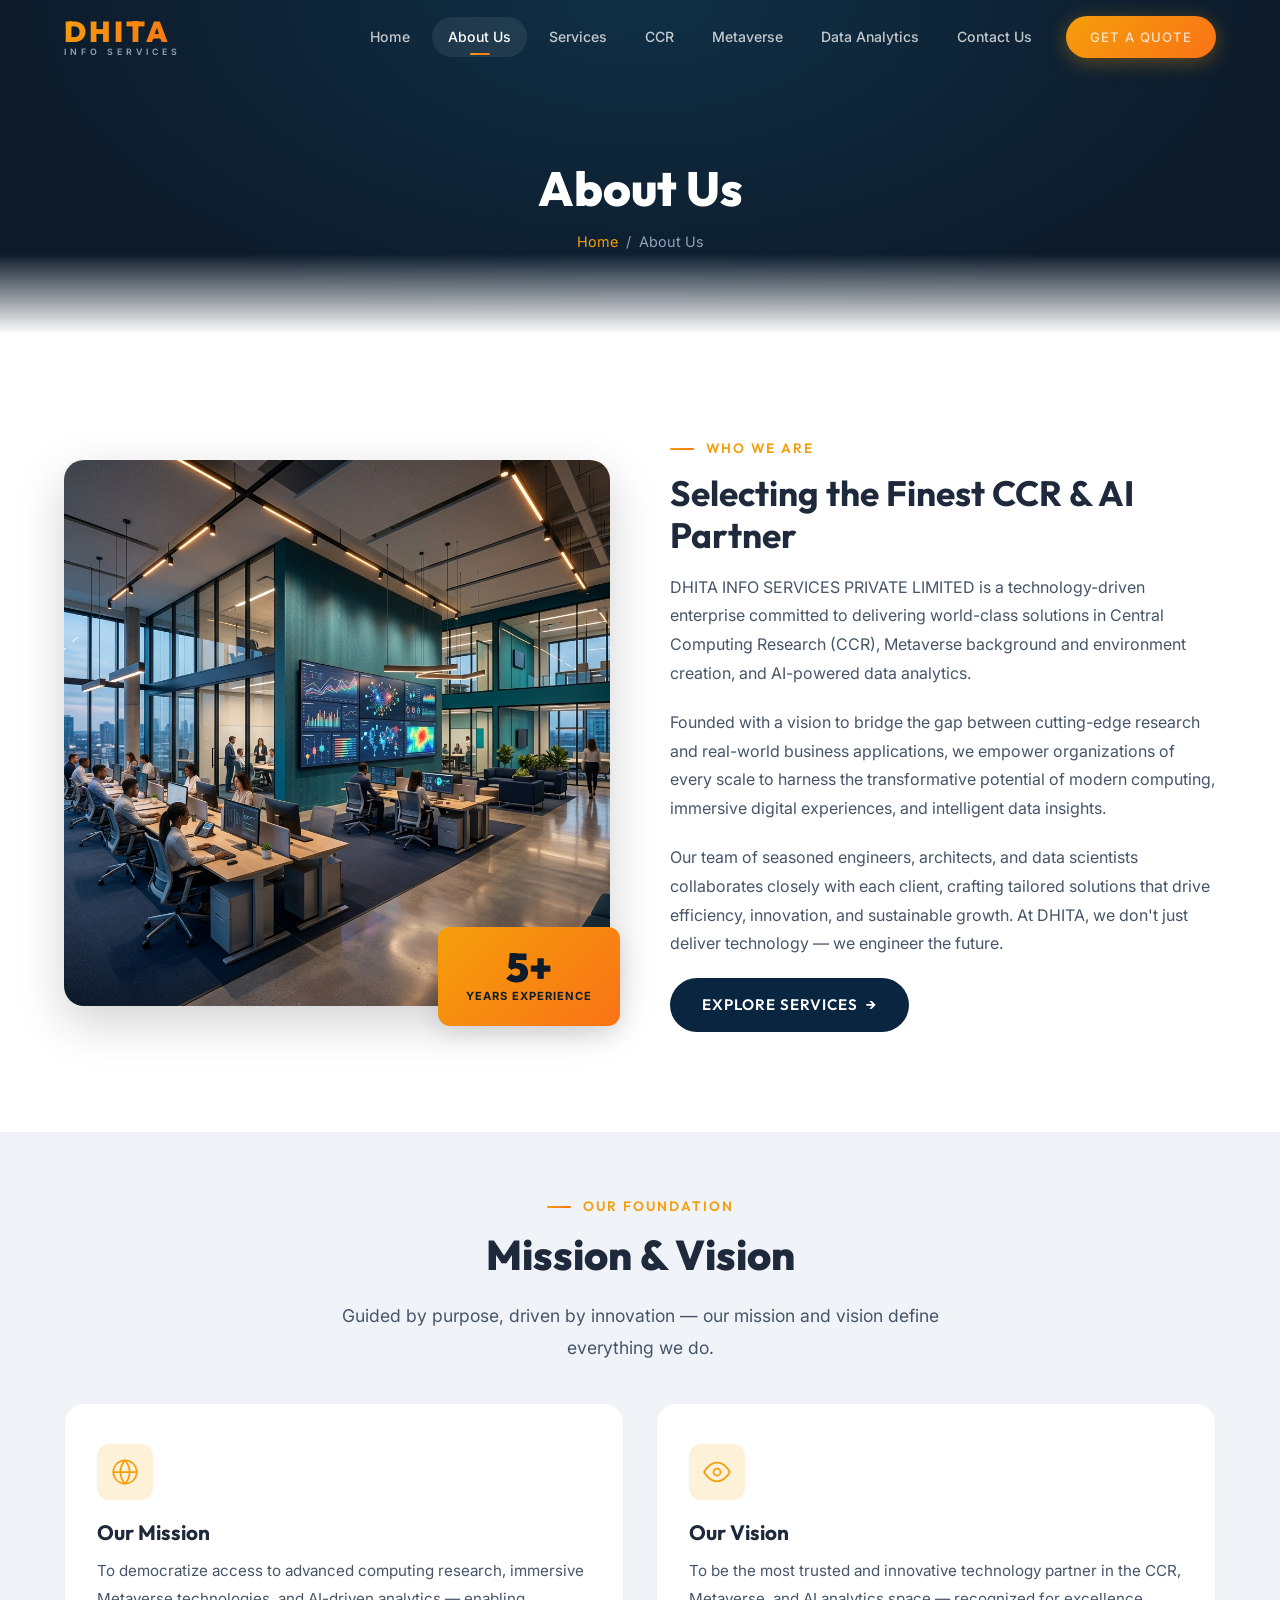
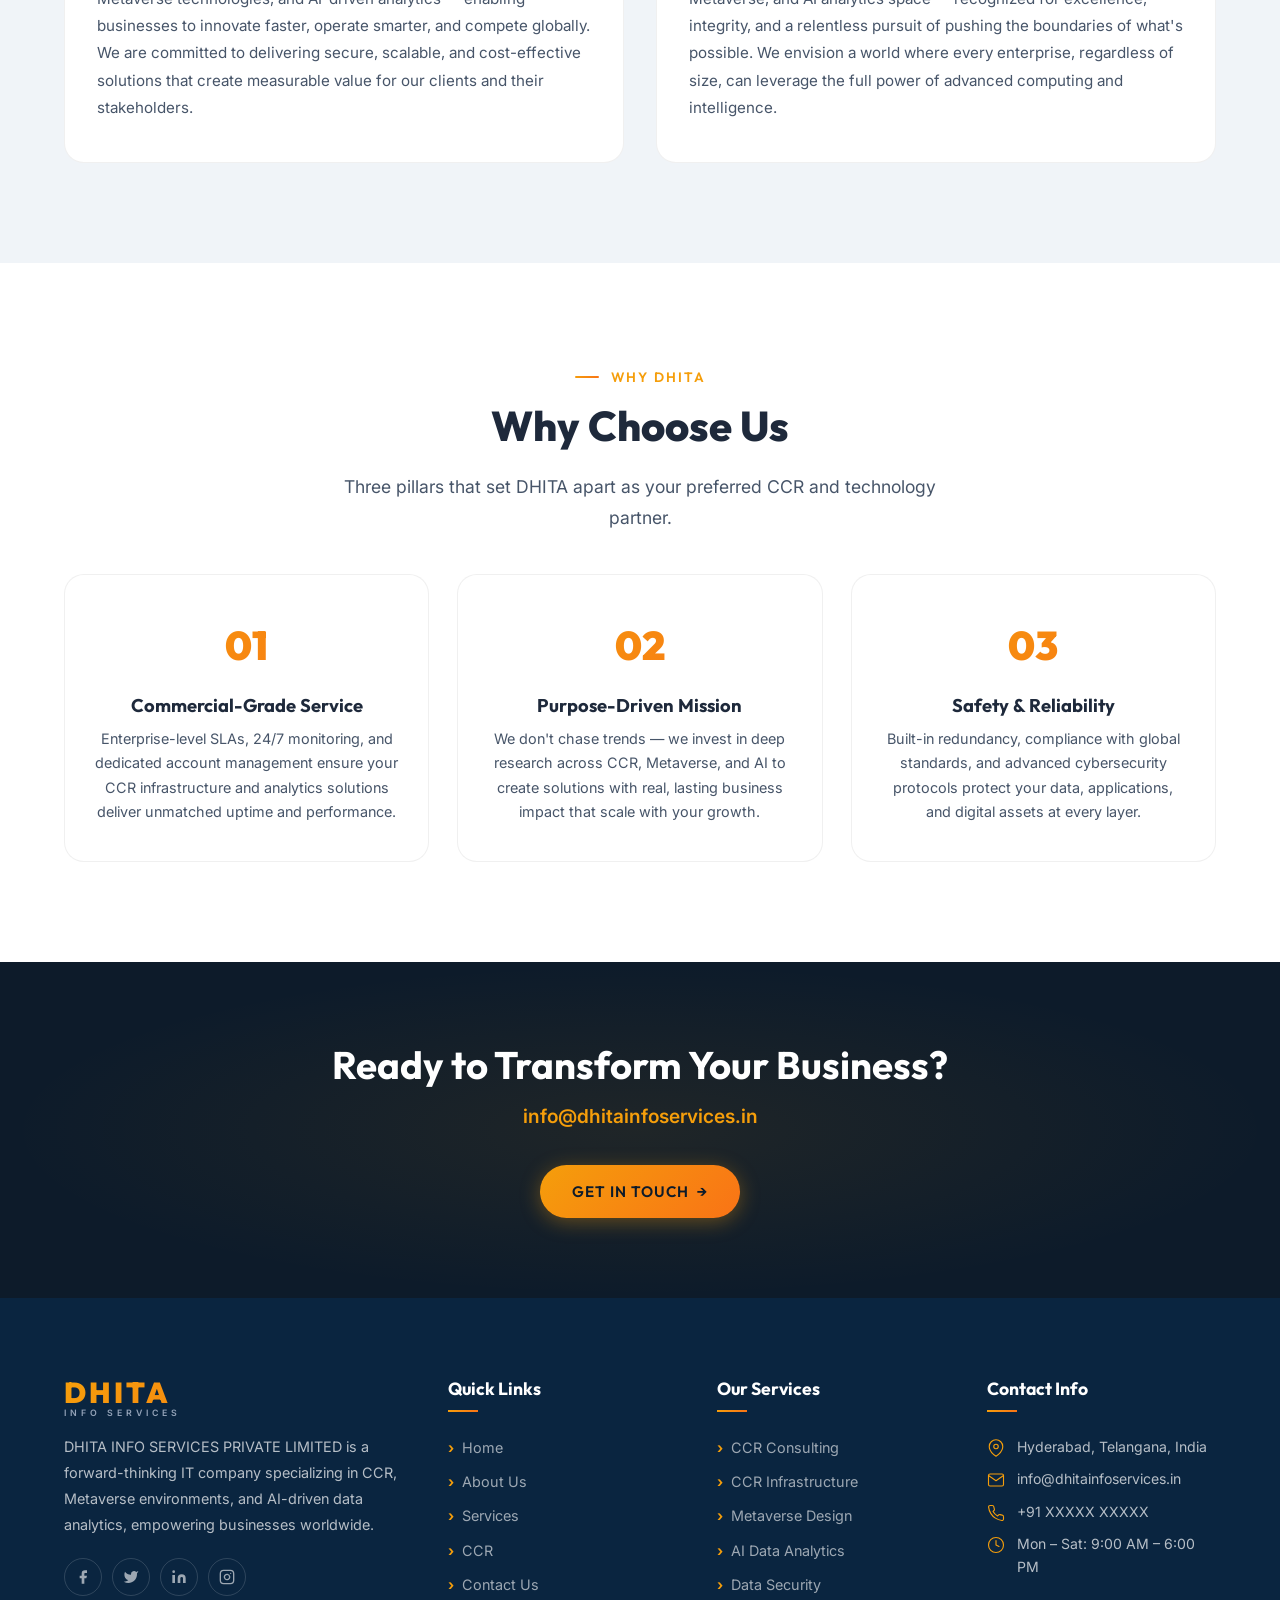
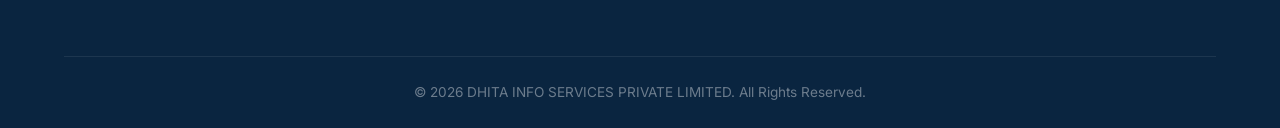
==== about.html @ 8d4300af "first commit" ====
<!DOCTYPE html>
<html lang="en">
<head>
  <meta charset="UTF-8">
  <meta name="viewport" content="width=device-width, initial-scale=1.0">
  <title>About Us — DHITA INFO SERVICES</title>
  <meta name="description" content="Learn about DHITA INFO SERVICES PRIVATE LIMITED — our mission, vision, and expertise in CCR, Metaverse, and AI-powered data analytics.">
  <link rel="stylesheet" href="css/style.css">
</head>
<body>

  <div class="nav-overlay"></div>

  <!-- ========== HEADER ========== -->
  <header class="header" id="header">
    <div class="container">
      <a href="index.html" class="logo">
        <span class="logo-main">DHITA</span>
        <span class="logo-tagline">Info Services</span>
      </a>
      <nav class="nav-menu" id="navMenu">
        <a href="index.html">Home</a>
        <a href="about.html">About Us</a>
        <a href="services.html">Services</a>
        <a href="ccr.html">CCR</a>
        <a href="metaverse.html">Metaverse</a>
        <a href="data-analytics.html">Data Analytics</a>
        <a href="contact.html">Contact Us</a>
        <div class="nav-cta">
          <a href="contact.html" class="btn btn-primary btn-sm">Get a Quote</a>
        </div>
      </nav>
      <button class="nav-toggle" id="navToggle" aria-label="Toggle menu">
        <span></span><span></span><span></span>
      </button>
    </div>
  </header>

  <!-- ========== PAGE HEADER ========== -->
  <section class="page-header">
    <div class="container">
      <h1>About Us</h1>
      <div class="breadcrumb">
        <a href="index.html">Home</a>
        <span>/</span>
        <span>About Us</span>
      </div>
    </div>
  </section>

  <!-- ========== COMPANY INTRO ========== -->
  <section class="about-intro">
    <div class="container">
      <div class="about-grid">
        <div class="about-images animate-on-scroll">
          <img src="assets/images/about-company.png" alt="DHITA office and team" class="main-img">
          <div class="exp-badge">
            <div class="num">5+</div>
            <div class="label">Years Experience</div>
          </div>
        </div>
        <div class="about-text animate-on-scroll delay-2">
          <span class="section-tag">Who We Are</span>
          <h2>Selecting the Finest CCR & AI Partner</h2>
          <p>DHITA INFO SERVICES PRIVATE LIMITED is a technology-driven enterprise committed to delivering world-class solutions in Central Computing Research (CCR), Metaverse background and environment creation, and AI-powered data analytics.</p>
          <p>Founded with a vision to bridge the gap between cutting-edge research and real-world business applications, we empower organizations of every scale to harness the transformative potential of modern computing, immersive digital experiences, and intelligent data insights.</p>
          <p>Our team of seasoned engineers, architects, and data scientists collaborates closely with each client, crafting tailored solutions that drive efficiency, innovation, and sustainable growth. At DHITA, we don't just deliver technology — we engineer the future.</p>
          <a href="services.html" class="btn btn-dark">Explore Services <span class="arrow">→</span></a>
        </div>
      </div>
    </div>
  </section>

  <!-- ========== MISSION & VISION ========== -->
  <section class="mission-vision">
    <div class="container">
      <div class="text-center">
        <span class="section-tag">Our Foundation</span>
        <h2 class="section-title">Mission & Vision</h2>
        <p class="section-subtitle centered">Guided by purpose, driven by innovation — our mission and vision define everything we do.</p>
      </div>
      <div class="mv-grid">
        <div class="mv-card animate-on-scroll delay-1">
          <div class="mv-icon">
            <svg viewBox="0 0 24 24" fill="none" stroke-linecap="round" stroke-linejoin="round"><circle cx="12" cy="12" r="10"/><path d="M2 12h20"/><path d="M12 2a15.3 15.3 0 014 10 15.3 15.3 0 01-4 10 15.3 15.3 0 01-4-10 15.3 15.3 0 014-10z"/></svg>
          </div>
          <h3>Our Mission</h3>
          <p>To democratize access to advanced computing research, immersive Metaverse technologies, and AI-driven analytics — enabling businesses to innovate faster, operate smarter, and compete globally. We are committed to delivering secure, scalable, and cost-effective solutions that create measurable value for our clients and their stakeholders.</p>
        </div>
        <div class="mv-card animate-on-scroll delay-2">
          <div class="mv-icon">
            <svg viewBox="0 0 24 24" fill="none" stroke-linecap="round" stroke-linejoin="round"><path d="M1 12s4-8 11-8 11 8 11 8-4 8-11 8-11-8-11-8z"/><circle cx="12" cy="12" r="3"/></svg>
          </div>
          <h3>Our Vision</h3>
          <p>To be the most trusted and innovative technology partner in the CCR, Metaverse, and AI analytics space — recognized for excellence, integrity, and a relentless pursuit of pushing the boundaries of what's possible. We envision a world where every enterprise, regardless of size, can leverage the full power of advanced computing and intelligence.</p>
        </div>
      </div>
    </div>
  </section>

  <!-- ========== WHY CHOOSE US POINTS ========== -->
  <section class="why-points">
    <div class="container">
      <div class="text-center">
        <span class="section-tag">Why DHITA</span>
        <h2 class="section-title">Why Choose Us</h2>
        <p class="section-subtitle centered">Three pillars that set DHITA apart as your preferred CCR and technology partner.</p>
      </div>
      <div class="points-grid">
        <div class="point-card animate-on-scroll delay-1">
          <div class="point-num">01</div>
          <h3>Commercial-Grade Service</h3>
          <p>Enterprise-level SLAs, 24/7 monitoring, and dedicated account management ensure your CCR infrastructure and analytics solutions deliver unmatched uptime and performance.</p>
        </div>
        <div class="point-card animate-on-scroll delay-2">
          <div class="point-num">02</div>
          <h3>Purpose-Driven Mission</h3>
          <p>We don't chase trends — we invest in deep research across CCR, Metaverse, and AI to create solutions with real, lasting business impact that scale with your growth.</p>
        </div>
        <div class="point-card animate-on-scroll delay-3">
          <div class="point-num">03</div>
          <h3>Safety & Reliability</h3>
          <p>Built-in redundancy, compliance with global standards, and advanced cybersecurity protocols protect your data, applications, and digital assets at every layer.</p>
        </div>
      </div>
    </div>
  </section>

  <!-- ========== CTA BANNER ========== -->
  <section class="cta-banner">
    <div class="container">
      <h2 class="animate-on-scroll">Ready to Transform Your Business?</h2>
      <span class="cta-email animate-on-scroll delay-1">info@dhitainfoservices.in</span>
      <a href="contact.html" class="btn btn-primary animate-on-scroll delay-2">Get in Touch <span class="arrow">→</span></a>
    </div>
  </section>

  <!-- ========== FOOTER ========== -->
  <footer class="footer" id="footer">
    <div class="container">
      <div class="footer-grid">
        <div class="footer-col footer-about">
          <a href="index.html" class="logo">
            <span class="logo-main">DHITA</span>
            <span class="logo-tagline">Info Services</span>
          </a>
          <p>DHITA INFO SERVICES PRIVATE LIMITED is a forward-thinking IT company specializing in CCR, Metaverse environments, and AI-driven data analytics, empowering businesses worldwide.</p>
          <div class="footer-socials">
            <a href="#" aria-label="Facebook"><svg width="16" height="16" viewBox="0 0 24 24" fill="currentColor"><path d="M18 2h-3a5 5 0 00-5 5v3H7v4h3v8h4v-8h3l1-4h-4V7a1 1 0 011-1h3z"/></svg></a>
            <a href="#" aria-label="Twitter"><svg width="16" height="16" viewBox="0 0 24 24" fill="currentColor"><path d="M23 3a10.9 10.9 0 01-3.14 1.53 4.48 4.48 0 00-7.86 3v1A10.66 10.66 0 013 4s-4 9 5 13a11.64 11.64 0 01-7 2c9 5 20 0 20-11.5a4.5 4.5 0 00-.08-.83A7.72 7.72 0 0023 3z"/></svg></a>
            <a href="#" aria-label="LinkedIn"><svg width="16" height="16" viewBox="0 0 24 24" fill="currentColor"><path d="M16 8a6 6 0 016 6v7h-4v-7a2 2 0 00-2-2 2 2 0 00-2 2v7h-4v-7a6 6 0 016-6z"/><rect x="2" y="9" width="4" height="12"/><circle cx="4" cy="4" r="2"/></svg></a>
            <a href="#" aria-label="Instagram"><svg width="16" height="16" viewBox="0 0 24 24" fill="none" stroke="currentColor" stroke-width="2" stroke-linecap="round" stroke-linejoin="round"><rect x="2" y="2" width="20" height="20" rx="5" ry="5"/><path d="M16 11.37A4 4 0 1112.63 8 4 4 0 0116 11.37z"/><line x1="17.5" y1="6.5" x2="17.51" y2="6.5"/></svg></a>
          </div>
        </div>
        <div class="footer-col">
          <h4>Quick Links</h4>
          <ul>
            <li><a href="index.html">Home</a></li>
            <li><a href="about.html">About Us</a></li>
            <li><a href="services.html">Services</a></li>
            <li><a href="ccr.html">CCR</a></li>
            <li><a href="contact.html">Contact Us</a></li>
          </ul>
        </div>
        <div class="footer-col">
          <h4>Our Services</h4>
          <ul>
            <li><a href="ccr.html">CCR Consulting</a></li>
            <li><a href="ccr.html">CCR Infrastructure</a></li>
            <li><a href="metaverse.html">Metaverse Design</a></li>
            <li><a href="data-analytics.html">AI Data Analytics</a></li>
            <li><a href="services.html">Data Security</a></li>
          </ul>
        </div>
        <div class="footer-col">
          <h4>Contact Info</h4>
          <ul class="footer-contact">
            <li>
              <svg viewBox="0 0 24 24" fill="none" stroke-width="1.5" stroke-linecap="round" stroke-linejoin="round"><path d="M21 10c0 7-9 13-9 13s-9-6-9-13a9 9 0 0118 0z"/><circle cx="12" cy="10" r="3"/></svg>
              <span>Hyderabad, Telangana, India</span>
            </li>
            <li>
              <svg viewBox="0 0 24 24" fill="none" stroke-width="1.5" stroke-linecap="round" stroke-linejoin="round"><path d="M4 4h16c1.1 0 2 .9 2 2v12c0 1.1-.9 2-2 2H4c-1.1 0-2-.9-2-2V6c0-1.1.9-2 2-2z"/><polyline points="22,6 12,13 2,6"/></svg>
              <span>info@dhitainfoservices.in</span>
            </li>
            <li>
              <svg viewBox="0 0 24 24" fill="none" stroke-width="1.5" stroke-linecap="round" stroke-linejoin="round"><path d="M22 16.92v3a2 2 0 01-2.18 2 19.79 19.79 0 01-8.63-3.07 19.5 19.5 0 01-6-6 19.79 19.79 0 01-3.07-8.67A2 2 0 014.11 2h3a2 2 0 012 1.72c.127.96.361 1.903.7 2.81a2 2 0 01-.45 2.11L8.09 9.91a16 16 0 006 6l1.27-1.27a2 2 0 012.11-.45c.907.339 1.85.573 2.81.7A2 2 0 0122 16.92z"/></svg>
              <span>+91 XXXXX XXXXX</span>
            </li>
            <li>
              <svg viewBox="0 0 24 24" fill="none" stroke-width="1.5" stroke-linecap="round" stroke-linejoin="round"><circle cx="12" cy="12" r="10"/><polyline points="12 6 12 12 16 14"/></svg>
              <span>Mon – Sat: 9:00 AM – 6:00 PM</span>
            </li>
          </ul>
        </div>
      </div>
      <div class="footer-bottom">
        <p>© 2026 DHITA INFO SERVICES PRIVATE LIMITED. All Rights Reserved.</p>
      </div>
    </div>
  </footer>

  <script src="js/script.js"></script>
</body>
</html>
---- css/style.css ----
/* ============================================
   DHITA INFO SERVICES — Master Stylesheet
   ============================================ */

/* ---------- Google Fonts ---------- */
@import url('https://fonts.googleapis.com/css2?family=Inter:wght@300;400;500;600;700&family=Outfit:wght@400;500;600;700;800;900&display=swap');

/* ---------- CSS Custom Properties ---------- */
:root {
  /* Primary palette */
  --primary:        #0a2540;
  --primary-light:  #134e6f;
  --primary-mid:    #1b6b93;

  /* Accent (amber-orange gradient endpoints) */
  --accent:         #f59e0b;
  --accent-dark:    #d97706;
  --accent-hot:     #f97316;
  --accent-glow:    rgba(245, 158, 11, 0.15);
  --accent-gradient: linear-gradient(135deg, #f59e0b 0%, #f97316 100%);

  /* Surfaces */
  --surface-dark:   #0d1b2a;
  --surface-card:   #112240;
  --surface-light:  #f0f4f8;
  --surface-white:  #ffffff;

  /* Text */
  --text-white:     #ffffff;
  --text-dark:      #1e293b;
  --text-muted:     #94a3b8;
  --text-body:      #475569;

  /* Borders & misc */
  --border-subtle:  rgba(255,255,255,0.08);
  --glass-bg:       rgba(10, 37, 64, 0.85);
  --glass-blur:     blur(16px);
  --shadow-sm:      0 2px 8px rgba(0,0,0,0.08);
  --shadow-md:      0 8px 24px rgba(0,0,0,0.12);
  --shadow-lg:      0 16px 48px rgba(0,0,0,0.18);
  --shadow-glow:    0 0 30px rgba(245,158,11,0.2);

  /* Typography */
  --font-body:      'Inter', sans-serif;
  --font-heading:   'Outfit', sans-serif;

  /* Spacing */
  --section-pad:    100px 0;
  --container-max:  1200px;

  /* Transitions */
  --transition:     all 0.3s cubic-bezier(0.4, 0, 0.2, 1);
  --transition-slow: all 0.6s cubic-bezier(0.4, 0, 0.2, 1);

  /* Border radius */
  --radius-sm:      8px;
  --radius-md:      12px;
  --radius-lg:      20px;
  --radius-xl:      28px;
  --radius-full:    9999px;
}

/* ---------- Reset / Base ---------- */
*,
*::before,
*::after {
  margin: 0;
  padding: 0;
  box-sizing: border-box;
}

html {
  scroll-behavior: smooth;
  font-size: 16px;
}

body {
  font-family: var(--font-body);
  color: var(--text-dark);
  background: var(--surface-white);
  line-height: 1.7;
  overflow-x: hidden;
  -webkit-font-smoothing: antialiased;
}

img {
  max-width: 100%;
  height: auto;
  display: block;
}

a {
  text-decoration: none;
  color: inherit;
  transition: var(--transition);
}

ul, ol {
  list-style: none;
}

h1, h2, h3, h4, h5, h6 {
  font-family: var(--font-heading);
  font-weight: 700;
  line-height: 1.2;
}

/* ---------- Container ---------- */
.container {
  max-width: var(--container-max);
  margin: 0 auto;
  padding: 0 24px;
}

/* ---------- Utility Classes ---------- */
.text-center  { text-align: center; }
.text-accent  { color: var(--accent); }
.text-white   { color: var(--text-white); }
.text-muted   { color: var(--text-muted); }

.section-tag {
  display: inline-block;
  font-family: var(--font-heading);
  font-size: 0.85rem;
  font-weight: 600;
  letter-spacing: 2px;
  text-transform: uppercase;
  color: var(--accent);
  margin-bottom: 12px;
  position: relative;
  padding-left: 36px;
}

.section-tag::before {
  content: '';
  position: absolute;
  left: 0;
  top: 50%;
  transform: translateY(-50%);
  width: 24px;
  height: 2px;
  background: var(--accent-gradient);
  border-radius: 2px;
}

.section-title {
  font-size: 2.6rem;
  font-weight: 800;
  margin-bottom: 20px;
}

.section-subtitle {
  font-size: 1.1rem;
  color: var(--text-body);
  max-width: 640px;
  line-height: 1.8;
}

.section-subtitle.centered {
  margin: 0 auto;
}

/* ---------- Buttons ---------- */
.btn {
  display: inline-flex;
  align-items: center;
  gap: 8px;
  font-family: var(--font-heading);
  font-weight: 600;
  font-size: 0.95rem;
  padding: 14px 32px;
  border: none;
  border-radius: var(--radius-full);
  cursor: pointer;
  transition: var(--transition);
  text-transform: uppercase;
  letter-spacing: 1px;
  position: relative;
  overflow: hidden;
}

.btn::before {
  content: '';
  position: absolute;
  inset: 0;
  background: rgba(255,255,255,0.15);
  transform: translateX(-100%);
  transition: transform 0.4s ease;
}

.btn:hover::before {
  transform: translateX(0);
}

.btn-primary {
  background: var(--accent-gradient);
  color: var(--surface-dark);
  box-shadow: 0 4px 20px rgba(245, 158, 11, 0.35);
}

.btn-primary:hover {
  transform: translateY(-2px);
  box-shadow: 0 8px 32px rgba(245, 158, 11, 0.5);
}

.btn-outline {
  background: transparent;
  color: var(--text-white);
  border: 2px solid rgba(255,255,255,0.3);
}

.btn-outline:hover {
  border-color: var(--accent);
  color: var(--accent);
  transform: translateY(-2px);
}

.btn-dark {
  background: var(--primary);
  color: var(--text-white);
}

.btn-dark:hover {
  background: var(--primary-light);
  transform: translateY(-2px);
  box-shadow: var(--shadow-md);
}

.btn-sm {
  padding: 10px 24px;
  font-size: 0.85rem;
}

.btn i,
.btn svg {
  font-size: 1.1em;
}

/* Arrow icon for buttons */
.btn .arrow {
  display: inline-block;
  transition: transform 0.3s ease;
}

.btn:hover .arrow {
  transform: translateX(4px);
}

/* ---------- Header / Nav ---------- */
.header {
  position: fixed;
  top: 0;
  left: 0;
  width: 100%;
  z-index: 1000;
  transition: var(--transition);
  padding: 16px 0;
}

.header.scrolled {
  background: var(--glass-bg);
  backdrop-filter: var(--glass-blur);
  -webkit-backdrop-filter: var(--glass-blur);
  padding: 10px 0;
  box-shadow: 0 4px 30px rgba(0,0,0,0.2);
  border-bottom: 1px solid var(--border-subtle);
}

.header .container {
  display: flex;
  align-items: center;
  justify-content: space-between;
}

.logo {
  display: flex;
  flex-direction: column;
  line-height: 1;
}

.logo-main {
  font-family: var(--font-heading);
  font-weight: 900;
  font-size: 1.8rem;
  color: var(--text-white);
  letter-spacing: 3px;
  background: var(--accent-gradient);
  -webkit-background-clip: text;
  -webkit-text-fill-color: transparent;
  background-clip: text;
}

.logo-tagline {
  font-size: 0.55rem;
  font-weight: 600;
  letter-spacing: 4px;
  text-transform: uppercase;
  color: var(--text-muted);
  margin-top: 2px;
}

.nav-menu {
  display: flex;
  align-items: center;
  gap: 6px;
}

.nav-menu a {
  font-family: var(--font-body);
  font-size: 0.88rem;
  font-weight: 500;
  color: rgba(255,255,255,0.75);
  padding: 8px 16px;
  border-radius: var(--radius-full);
  transition: var(--transition);
  position: relative;
}

.nav-menu a:hover,
.nav-menu a.active {
  color: var(--text-white);
  background: rgba(255,255,255,0.08);
}

.nav-menu a.active::after {
  content: '';
  position: absolute;
  bottom: 2px;
  left: 50%;
  transform: translateX(-50%);
  width: 20px;
  height: 2px;
  background: var(--accent-gradient);
  border-radius: 2px;
}

.nav-cta {
  margin-left: 12px;
}

.nav-cta .btn {
  padding: 10px 24px;
  font-size: 0.82rem;
}

/* Mobile Toggle */
.nav-toggle {
  display: none;
  flex-direction: column;
  gap: 5px;
  background: none;
  border: none;
  cursor: pointer;
  padding: 4px;
  z-index: 1001;
}

.nav-toggle span {
  display: block;
  width: 26px;
  height: 2px;
  background: var(--text-white);
  border-radius: 2px;
  transition: var(--transition);
}

.nav-toggle.active span:nth-child(1) {
  transform: rotate(45deg) translate(5px, 5px);
}

.nav-toggle.active span:nth-child(2) {
  opacity: 0;
}

.nav-toggle.active span:nth-child(3) {
  transform: rotate(-45deg) translate(5px, -5px);
}

/* ---------- Page Header Banner ---------- */
.page-header {
  background: var(--surface-dark);
  padding: 160px 0 80px;
  text-align: center;
  position: relative;
  overflow: hidden;
}

.page-header::before {
  content: '';
  position: absolute;
  inset: 0;
  background: radial-gradient(ellipse at 50% 0%, rgba(19, 78, 111, 0.4) 0%, transparent 70%);
}

.page-header::after {
  content: '';
  position: absolute;
  bottom: 0;
  left: 0;
  width: 100%;
  height: 80px;
  background: linear-gradient(to top, var(--surface-white), transparent);
}

.page-header h1 {
  font-size: 3rem;
  font-weight: 800;
  color: var(--text-white);
  position: relative;
  z-index: 1;
  margin-bottom: 12px;
}

.page-header .breadcrumb {
  display: flex;
  align-items: center;
  justify-content: center;
  gap: 8px;
  font-size: 0.9rem;
  color: var(--text-muted);
  position: relative;
  z-index: 1;
}

.page-header .breadcrumb a {
  color: var(--accent);
}

.page-header .breadcrumb a:hover {
  text-decoration: underline;
}

/* ---------- Hero Section ---------- */
.hero {
  position: relative;
  min-height: 100vh;
  display: flex;
  align-items: center;
  background: var(--surface-dark);
  overflow: hidden;
}

.hero-bg {
  position: absolute;
  inset: 0;
  z-index: 0;
}

.hero-bg img {
  width: 100%;
  height: 100%;
  object-fit: cover;
  opacity: 0.35;
}

.hero-bg::after {
  content: '';
  position: absolute;
  inset: 0;
  background: linear-gradient(135deg, rgba(10,37,64,0.92) 0%, rgba(13,27,42,0.8) 50%, rgba(19,78,111,0.6) 100%);
}

.hero-content {
  position: relative;
  z-index: 2;
  max-width: 720px;
  padding: 120px 0 80px;
}

.hero-content .section-tag {
  color: var(--accent);
  margin-bottom: 20px;
}

.hero-content h1 {
  font-size: 3.8rem;
  font-weight: 900;
  color: var(--text-white);
  margin-bottom: 16px;
  line-height: 1.1;
}

.hero-content h1 span {
  background: var(--accent-gradient);
  -webkit-background-clip: text;
  -webkit-text-fill-color: transparent;
  background-clip: text;
}

.hero-content .hero-sub {
  font-size: 1.2rem;
  color: rgba(255,255,255,0.8);
  margin-bottom: 12px;
  font-weight: 500;
}

.hero-content p {
  font-size: 1.05rem;
  color: var(--text-muted);
  margin-bottom: 36px;
  line-height: 1.8;
}

.hero-buttons {
  display: flex;
  gap: 16px;
  flex-wrap: wrap;
}

/* Floating shapes on hero */
.hero-shapes {
  position: absolute;
  inset: 0;
  z-index: 1;
  overflow: hidden;
  pointer-events: none;
}

.hero-shapes .shape {
  position: absolute;
  border-radius: 50%;
  opacity: 0.07;
  animation: floatShape 8s ease-in-out infinite;
}

.hero-shapes .shape:nth-child(1) {
  width: 300px;
  height: 300px;
  background: var(--accent);
  top: 10%;
  right: 10%;
  animation-delay: 0s;
}

.hero-shapes .shape:nth-child(2) {
  width: 200px;
  height: 200px;
  background: var(--primary-mid);
  bottom: 20%;
  right: 25%;
  animation-delay: 2s;
}

.hero-shapes .shape:nth-child(3) {
  width: 150px;
  height: 150px;
  background: var(--accent-hot);
  top: 40%;
  right: 5%;
  animation-delay: 4s;
}

@keyframes floatShape {
  0%, 100% { transform: translateY(0) scale(1); }
  50%      { transform: translateY(-30px) scale(1.05); }
}

/* ---------- Highlight Bar (3-column cards under hero) ---------- */
.highlight-bar {
  position: relative;
  margin-top: -60px;
  z-index: 10;
  padding-bottom: 40px;
}

.highlight-grid {
  display: grid;
  grid-template-columns: repeat(3, 1fr);
  gap: 24px;
}

.highlight-card {
  background: var(--surface-card);
  border-radius: var(--radius-lg);
  padding: 36px 28px;
  position: relative;
  overflow: hidden;
  transition: var(--transition);
  border: 1px solid var(--border-subtle);
}

.highlight-card::before {
  content: '';
  position: absolute;
  top: 0;
  left: 0;
  width: 100%;
  height: 4px;
  background: var(--accent-gradient);
  transform: scaleX(0);
  transform-origin: left;
  transition: transform 0.4s ease;
}

.highlight-card:hover::before {
  transform: scaleX(1);
}

.highlight-card:hover {
  transform: translateY(-8px);
  box-shadow: var(--shadow-glow);
  border-color: rgba(245,158,11,0.2);
}

.highlight-card .card-icon {
  width: 56px;
  height: 56px;
  border-radius: var(--radius-md);
  background: var(--accent-glow);
  display: flex;
  align-items: center;
  justify-content: center;
  margin-bottom: 20px;
}

.highlight-card .card-icon svg {
  width: 28px;
  height: 28px;
  stroke: var(--accent);
  fill: none;
  stroke-width: 1.5;
}

.highlight-card h3 {
  font-size: 1.25rem;
  color: var(--text-white);
  margin-bottom: 12px;
}

.highlight-card p {
  font-size: 0.92rem;
  color: var(--text-muted);
  margin-bottom: 20px;
  line-height: 1.7;
}

.highlight-card .card-link {
  font-size: 0.88rem;
  font-weight: 600;
  color: var(--accent);
  display: inline-flex;
  align-items: center;
  gap: 6px;
}

.highlight-card .card-link:hover {
  gap: 10px;
}

/* ---------- Why Choose Us Section ---------- */
.why-section {
  padding: var(--section-pad);
}

.why-grid {
  display: grid;
  grid-template-columns: 1fr 1fr;
  gap: 60px;
  align-items: center;
}

.why-image {
  position: relative;
}

.why-image img {
  border-radius: 50%;
  width: 420px;
  height: 420px;
  object-fit: cover;
  border: 4px solid rgba(245,158,11,0.2);
  box-shadow: var(--shadow-lg);
}

.why-image .experience-badge {
  position: absolute;
  bottom: 20px;
  right: 20px;
  background: var(--accent-gradient);
  color: var(--surface-dark);
  padding: 16px 24px;
  border-radius: var(--radius-md);
  text-align: center;
  box-shadow: var(--shadow-md);
}

.why-image .experience-badge .num {
  font-family: var(--font-heading);
  font-size: 2rem;
  font-weight: 900;
  line-height: 1;
}

.why-image .experience-badge .label {
  font-size: 0.75rem;
  font-weight: 600;
  text-transform: uppercase;
  letter-spacing: 1px;
}

.why-content h2 {
  font-size: 2.4rem;
  margin-bottom: 16px;
}

.why-content .subtitle {
  font-size: 1.1rem;
  color: var(--accent);
  font-weight: 600;
  margin-bottom: 20px;
}

.why-content p {
  color: var(--text-body);
  margin-bottom: 28px;
  line-height: 1.8;
}

/* ---------- Capabilities / Features Grid ---------- */
.capabilities-section {
  padding: var(--section-pad);
  background: var(--surface-light);
}

.capabilities-grid {
  display: grid;
  grid-template-columns: repeat(3, 1fr);
  gap: 28px;
  margin-top: 48px;
}

.capability-card {
  background: var(--surface-white);
  border-radius: var(--radius-lg);
  padding: 36px 28px;
  transition: var(--transition);
  border: 1px solid rgba(0,0,0,0.06);
  position: relative;
  overflow: hidden;
}

.capability-card::after {
  content: '';
  position: absolute;
  bottom: 0;
  left: 0;
  width: 100%;
  height: 3px;
  background: var(--accent-gradient);
  transform: scaleX(0);
  transform-origin: center;
  transition: transform 0.4s ease;
}

.capability-card:hover::after {
  transform: scaleX(1);
}

.capability-card:hover {
  transform: translateY(-6px);
  box-shadow: var(--shadow-md);
}

.capability-card .cap-icon {
  width: 60px;
  height: 60px;
  border-radius: var(--radius-md);
  background: linear-gradient(135deg, rgba(10,37,64,0.06), rgba(19,78,111,0.1));
  display: flex;
  align-items: center;
  justify-content: center;
  margin-bottom: 20px;
}

.capability-card .cap-icon svg {
  width: 30px;
  height: 30px;
  stroke: var(--primary-light);
  fill: none;
  stroke-width: 1.5;
}

.capability-card h3 {
  font-size: 1.15rem;
  margin-bottom: 10px;
  color: var(--text-dark);
}

.capability-card p {
  font-size: 0.9rem;
  color: var(--text-body);
  line-height: 1.7;
}

/* ---------- CTA Banner ---------- */
.cta-banner {
  background: var(--surface-dark);
  padding: 80px 0;
  text-align: center;
  position: relative;
  overflow: hidden;
}

.cta-banner::before {
  content: '';
  position: absolute;
  inset: 0;
  background: radial-gradient(ellipse at center, rgba(245,158,11,0.08) 0%, transparent 70%);
}

.cta-banner h2 {
  font-size: 2.4rem;
  color: var(--text-white);
  margin-bottom: 12px;
  position: relative;
}

.cta-banner .cta-email {
  font-size: 1.2rem;
  color: var(--accent);
  font-weight: 600;
  margin-bottom: 32px;
  display: block;
  position: relative;
}

.cta-banner .btn {
  position: relative;
}

/* ---------- Footer ---------- */
.footer {
  background: var(--primary);
  color: rgba(255,255,255,0.7);
  padding: 80px 0 0;
}

.footer-grid {
  display: grid;
  grid-template-columns: 1.5fr 1fr 1fr 1fr;
  gap: 40px;
  padding-bottom: 48px;
  border-bottom: 1px solid var(--border-subtle);
}

.footer-col h4 {
  font-family: var(--font-heading);
  font-size: 1.1rem;
  color: var(--text-white);
  margin-bottom: 24px;
  position: relative;
  padding-bottom: 12px;
}

.footer-col h4::after {
  content: '';
  position: absolute;
  bottom: 0;
  left: 0;
  width: 30px;
  height: 2px;
  background: var(--accent-gradient);
}

.footer-about .logo {
  margin-bottom: 16px;
}

.footer-about p {
  font-size: 0.9rem;
  line-height: 1.8;
  margin-bottom: 20px;
}

.footer-socials {
  display: flex;
  gap: 10px;
}

.footer-socials a {
  width: 38px;
  height: 38px;
  border-radius: 50%;
  border: 1px solid rgba(255,255,255,0.15);
  display: flex;
  align-items: center;
  justify-content: center;
  font-size: 0.9rem;
  color: rgba(255,255,255,0.6);
  transition: var(--transition);
}

.footer-socials a:hover {
  background: var(--accent-gradient);
  border-color: transparent;
  color: var(--surface-dark);
  transform: translateY(-3px);
}

.footer-col ul li {
  margin-bottom: 10px;
}

.footer-col ul li a {
  font-size: 0.9rem;
  color: rgba(255,255,255,0.6);
  display: flex;
  align-items: center;
  gap: 8px;
}

.footer-col ul li a::before {
  content: '›';
  color: var(--accent);
  font-weight: 700;
}

.footer-col ul li a:hover {
  color: var(--accent);
  padding-left: 4px;
}

.footer-contact li {
  display: flex;
  gap: 12px;
  margin-bottom: 16px;
  align-items: flex-start;
}

.footer-contact li svg {
  width: 18px;
  height: 18px;
  stroke: var(--accent);
  flex-shrink: 0;
  margin-top: 3px;
}

.footer-contact li span {
  font-size: 0.88rem;
  line-height: 1.6;
}

.footer-bottom {
  padding: 24px 0;
  text-align: center;
  font-size: 0.85rem;
  color: rgba(255,255,255,0.4);
}

/* ---------- About Page Styles ---------- */
.about-intro {
  padding: var(--section-pad);
}

.about-grid {
  display: grid;
  grid-template-columns: 1fr 1fr;
  gap: 60px;
  align-items: center;
}

.about-images {
  position: relative;
}

.about-images .main-img {
  border-radius: var(--radius-lg);
  box-shadow: var(--shadow-lg);
  width: 100%;
}

.about-images .exp-badge {
  position: absolute;
  bottom: -20px;
  right: -10px;
  background: var(--accent-gradient);
  color: var(--surface-dark);
  padding: 20px 28px;
  border-radius: var(--radius-md);
  text-align: center;
  box-shadow: var(--shadow-md);
}

.about-images .exp-badge .num {
  font-family: var(--font-heading);
  font-size: 2.5rem;
  font-weight: 900;
  line-height: 1;
}

.about-images .exp-badge .label {
  font-size: 0.7rem;
  font-weight: 700;
  text-transform: uppercase;
  letter-spacing: 1px;
}

.about-text h2 {
  font-size: 2.2rem;
  margin-bottom: 16px;
}

.about-text p {
  color: var(--text-body);
  margin-bottom: 20px;
  line-height: 1.8;
}

/* Mission & Vision */
.mission-vision {
  padding: 60px 0 100px;
  background: var(--surface-light);
}

.mv-grid {
  display: grid;
  grid-template-columns: 1fr 1fr;
  gap: 32px;
  margin-top: 40px;
}

.mv-card {
  background: var(--surface-white);
  padding: 40px 32px;
  border-radius: var(--radius-lg);
  border: 1px solid rgba(0,0,0,0.06);
  transition: var(--transition);
}

.mv-card:hover {
  transform: translateY(-4px);
  box-shadow: var(--shadow-md);
}

.mv-card .mv-icon {
  width: 56px;
  height: 56px;
  border-radius: var(--radius-md);
  background: var(--accent-glow);
  display: flex;
  align-items: center;
  justify-content: center;
  margin-bottom: 20px;
}

.mv-card .mv-icon svg {
  width: 28px;
  height: 28px;
  stroke: var(--accent);
  fill: none;
  stroke-width: 1.5;
}

.mv-card h3 {
  font-size: 1.3rem;
  margin-bottom: 12px;
}

.mv-card p {
  color: var(--text-body);
  line-height: 1.8;
  font-size: 0.95rem;
}

/* Why Choose Us Points */
.why-points {
  padding: var(--section-pad);
}

.points-grid {
  display: grid;
  grid-template-columns: repeat(3, 1fr);
  gap: 28px;
  margin-top: 40px;
}

.point-card {
  background: var(--surface-white);
  padding: 36px 28px;
  border-radius: var(--radius-lg);
  border: 1px solid rgba(0,0,0,0.06);
  text-align: center;
  transition: var(--transition);
}

.point-card:hover {
  transform: translateY(-4px);
  box-shadow: var(--shadow-md);
  border-color: rgba(245,158,11,0.2);
}

.point-card .point-num {
  font-family: var(--font-heading);
  font-size: 2.5rem;
  font-weight: 900;
  background: var(--accent-gradient);
  -webkit-background-clip: text;
  -webkit-text-fill-color: transparent;
  background-clip: text;
  margin-bottom: 16px;
}

.point-card h3 {
  font-size: 1.15rem;
  margin-bottom: 10px;
}

.point-card p {
  font-size: 0.9rem;
  color: var(--text-body);
  line-height: 1.7;
}

/* ---------- Services Page ---------- */
.services-section {
  padding: var(--section-pad);
}

.services-grid {
  display: grid;
  grid-template-columns: repeat(3, 1fr);
  gap: 28px;
  margin-top: 48px;
}

.service-card {
  background: var(--surface-white);
  border-radius: var(--radius-lg);
  padding: 36px 28px;
  border: 1px solid rgba(0,0,0,0.06);
  transition: var(--transition);
  position: relative;
  overflow: hidden;
}

.service-card::before {
  content: '';
  position: absolute;
  top: 0;
  left: 0;
  width: 4px;
  height: 100%;
  background: var(--accent-gradient);
  transform: scaleY(0);
  transform-origin: top;
  transition: transform 0.4s ease;
}

.service-card:hover::before {
  transform: scaleY(1);
}

.service-card:hover {
  transform: translateY(-6px);
  box-shadow: var(--shadow-md);
}

.service-card .svc-icon {
  width: 60px;
  height: 60px;
  border-radius: var(--radius-md);
  background: linear-gradient(135deg, rgba(10,37,64,0.06), rgba(19,78,111,0.1));
  display: flex;
  align-items: center;
  justify-content: center;
  margin-bottom: 20px;
}

.service-card .svc-icon svg {
  width: 30px;
  height: 30px;
  stroke: var(--primary-light);
  fill: none;
  stroke-width: 1.5;
}

.service-card h3 {
  font-size: 1.15rem;
  margin-bottom: 10px;
}

.service-card p {
  font-size: 0.9rem;
  color: var(--text-body);
  line-height: 1.7;
  margin-bottom: 20px;
}

.service-card .svc-link {
  font-size: 0.88rem;
  font-weight: 600;
  color: var(--accent);
  display: inline-flex;
  align-items: center;
  gap: 6px;
}

.service-card .svc-link:hover {
  gap: 10px;
}

/* ---------- CCR / Detail Page Styles ---------- */
.detail-hero {
  position: relative;
  min-height: 70vh;
  display: flex;
  align-items: center;
  background: var(--surface-dark);
  overflow: hidden;
}

.detail-hero .hero-bg {
  position: absolute;
  inset: 0;
}

.detail-hero .hero-bg img {
  width: 100%;
  height: 100%;
  object-fit: cover;
  opacity: 0.25;
}

.detail-hero .hero-bg::after {
  content: '';
  position: absolute;
  inset: 0;
  background: linear-gradient(135deg, rgba(10,37,64,0.95) 0%, rgba(13,27,42,0.85) 50%, rgba(19,78,111,0.7) 100%);
}

.detail-hero .hero-content {
  position: relative;
  z-index: 2;
  max-width: 700px;
  padding: 160px 0 100px;
}

.detail-hero .hero-content h1 {
  font-size: 3.2rem;
}

/* Alternating content sections */
.content-section {
  padding: var(--section-pad);
}

.content-section:nth-child(even) {
  background: var(--surface-light);
}

.content-grid {
  display: grid;
  grid-template-columns: 1fr 1fr;
  gap: 60px;
  align-items: center;
}

.content-grid.reverse {
  direction: rtl;
}

.content-grid.reverse > * {
  direction: ltr;
}

.content-image img {
  border-radius: var(--radius-lg);
  box-shadow: var(--shadow-lg);
}

.content-text h2 {
  font-size: 2rem;
  margin-bottom: 16px;
}

.content-text p {
  color: var(--text-body);
  margin-bottom: 16px;
  line-height: 1.8;
}

.content-text ul {
  margin-top: 16px;
  margin-bottom: 24px;
}

.content-text ul li {
  display: flex;
  align-items: flex-start;
  gap: 12px;
  margin-bottom: 12px;
  font-size: 0.95rem;
  color: var(--text-body);
}

.content-text ul li svg {
  width: 20px;
  height: 20px;
  stroke: var(--accent);
  flex-shrink: 0;
  margin-top: 2px;
}

/* Benefits grid */
.benefits-section {
  padding: var(--section-pad);
  background: var(--surface-dark);
}

.benefits-grid {
  display: grid;
  grid-template-columns: repeat(4, 1fr);
  gap: 24px;
  margin-top: 48px;
}

.benefit-card {
  background: var(--surface-card);
  border: 1px solid var(--border-subtle);
  border-radius: var(--radius-lg);
  padding: 32px 24px;
  text-align: center;
  transition: var(--transition);
}

.benefit-card:hover {
  transform: translateY(-6px);
  border-color: rgba(245,158,11,0.2);
  box-shadow: var(--shadow-glow);
}

.benefit-card .ben-icon {
  width: 56px;
  height: 56px;
  border-radius: 50%;
  background: var(--accent-glow);
  display: flex;
  align-items: center;
  justify-content: center;
  margin: 0 auto 16px;
}

.benefit-card .ben-icon svg {
  width: 26px;
  height: 26px;
  stroke: var(--accent);
  fill: none;
  stroke-width: 1.5;
}

.benefit-card h3 {
  font-size: 1.05rem;
  color: var(--text-white);
  margin-bottom: 8px;
}

.benefit-card p {
  font-size: 0.85rem;
  color: var(--text-muted);
  line-height: 1.7;
}

/* ---------- Metaverse Page Styles ---------- */
.process-section {
  padding: var(--section-pad);
  background: var(--surface-light);
}

.process-timeline {
  display: grid;
  grid-template-columns: repeat(4, 1fr);
  gap: 24px;
  margin-top: 48px;
  position: relative;
}

.process-timeline::before {
  content: '';
  position: absolute;
  top: 60px;
  left: 12%;
  right: 12%;
  height: 2px;
  background: linear-gradient(90deg, var(--accent) 0%, var(--accent-hot) 100%);
  z-index: 0;
}

.process-step {
  text-align: center;
  position: relative;
  z-index: 1;
}

.process-step .step-num {
  width: 56px;
  height: 56px;
  border-radius: 50%;
  background: var(--accent-gradient);
  color: var(--surface-dark);
  font-family: var(--font-heading);
  font-weight: 800;
  font-size: 1.3rem;
  display: flex;
  align-items: center;
  justify-content: center;
  margin: 0 auto 20px;
  box-shadow: 0 4px 20px rgba(245,158,11,0.3);
}

.process-step h3 {
  font-size: 1.1rem;
  margin-bottom: 8px;
}

.process-step p {
  font-size: 0.88rem;
  color: var(--text-body);
  line-height: 1.7;
}

/* Gallery */
.gallery-section {
  padding: var(--section-pad);
}

.gallery-grid {
  display: grid;
  grid-template-columns: repeat(3, 1fr);
  gap: 20px;
  margin-top: 48px;
}

.gallery-item {
  border-radius: var(--radius-md);
  overflow: hidden;
  position: relative;
  aspect-ratio: 16/10;
}

.gallery-item img {
  width: 100%;
  height: 100%;
  object-fit: cover;
  transition: transform 0.5s ease;
}

.gallery-item:hover img {
  transform: scale(1.08);
}

.gallery-item::after {
  content: '';
  position: absolute;
  inset: 0;
  background: linear-gradient(to top, rgba(10,37,64,0.6) 0%, transparent 50%);
  opacity: 0;
  transition: opacity 0.3s ease;
}

.gallery-item:hover::after {
  opacity: 1;
}

/* ---------- Data Analytics 3-Step Process ---------- */
.steps-section {
  padding: var(--section-pad);
}

.steps-grid {
  display: grid;
  grid-template-columns: repeat(3, 1fr);
  gap: 32px;
  margin-top: 48px;
}

.step-card {
  text-align: center;
  padding: 40px 28px;
  border-radius: var(--radius-lg);
  background: var(--surface-white);
  border: 1px solid rgba(0,0,0,0.06);
  transition: var(--transition);
  position: relative;
}

.step-card:hover {
  transform: translateY(-6px);
  box-shadow: var(--shadow-md);
}

.step-card .step-number {
  font-family: var(--font-heading);
  font-size: 3.5rem;
  font-weight: 900;
  background: var(--accent-gradient);
  -webkit-background-clip: text;
  -webkit-text-fill-color: transparent;
  background-clip: text;
  line-height: 1;
  margin-bottom: 16px;
}

.step-card h3 {
  font-size: 1.2rem;
  margin-bottom: 12px;
}

.step-card p {
  font-size: 0.9rem;
  color: var(--text-body);
  line-height: 1.7;
}

/* ---------- Contact Page ---------- */
.contact-section {
  padding: var(--section-pad);
}

.contact-grid {
  display: grid;
  grid-template-columns: 1.2fr 1fr;
  gap: 48px;
  margin-top: 48px;
}

.contact-form {
  background: var(--surface-white);
  padding: 40px;
  border-radius: var(--radius-lg);
  box-shadow: var(--shadow-md);
  border: 1px solid rgba(0,0,0,0.06);
}

.form-group {
  margin-bottom: 20px;
}

.form-group label {
  display: block;
  font-weight: 600;
  font-size: 0.88rem;
  margin-bottom: 8px;
  color: var(--text-dark);
}

.form-group input,
.form-group textarea,
.form-group select {
  width: 100%;
  padding: 14px 18px;
  border: 1px solid rgba(0,0,0,0.1);
  border-radius: var(--radius-sm);
  font-family: var(--font-body);
  font-size: 0.95rem;
  transition: var(--transition);
  background: var(--surface-white);
}

.form-group input:focus,
.form-group textarea:focus,
.form-group select:focus {
  outline: none;
  border-color: var(--accent);
  box-shadow: 0 0 0 3px var(--accent-glow);
}

.form-group textarea {
  min-height: 120px;
  resize: vertical;
}

.form-group .error-msg {
  font-size: 0.8rem;
  color: #ef4444;
  margin-top: 4px;
  display: none;
}

.form-group.error input,
.form-group.error textarea {
  border-color: #ef4444;
}

.form-group.error .error-msg {
  display: block;
}

.form-row {
  display: grid;
  grid-template-columns: 1fr 1fr;
  gap: 16px;
}

.contact-info {
  display: flex;
  flex-direction: column;
  gap: 28px;
}

.info-card {
  background: var(--surface-white);
  padding: 24px 28px;
  border-radius: var(--radius-md);
  border: 1px solid rgba(0,0,0,0.06);
  display: flex;
  gap: 16px;
  align-items: flex-start;
  transition: var(--transition);
}

.info-card:hover {
  box-shadow: var(--shadow-sm);
  transform: translateY(-2px);
}

.info-card .info-icon {
  width: 48px;
  height: 48px;
  border-radius: var(--radius-sm);
  background: var(--accent-glow);
  display: flex;
  align-items: center;
  justify-content: center;
  flex-shrink: 0;
}

.info-card .info-icon svg {
  width: 22px;
  height: 22px;
  stroke: var(--accent);
  fill: none;
  stroke-width: 1.5;
}

.info-card h4 {
  font-size: 1rem;
  margin-bottom: 4px;
}

.info-card p {
  font-size: 0.88rem;
  color: var(--text-body);
  line-height: 1.6;
}

.map-container {
  border-radius: var(--radius-md);
  overflow: hidden;
  box-shadow: var(--shadow-sm);
  border: 1px solid rgba(0,0,0,0.06);
}

.map-container iframe {
  width: 100%;
  height: 250px;
  border: none;
}

/* ---------- Scroll Animations ---------- */
.animate-on-scroll {
  opacity: 0;
  transform: translateY(30px);
  transition: opacity 0.6s ease, transform 0.6s ease;
}

.animate-on-scroll.animated {
  opacity: 1;
  transform: translateY(0);
}

.animate-on-scroll.delay-1 { transition-delay: 0.1s; }
.animate-on-scroll.delay-2 { transition-delay: 0.2s; }
.animate-on-scroll.delay-3 { transition-delay: 0.3s; }
.animate-on-scroll.delay-4 { transition-delay: 0.4s; }
.animate-on-scroll.delay-5 { transition-delay: 0.5s; }
.animate-on-scroll.delay-6 { transition-delay: 0.6s; }

/* ---------- Responsive ---------- */
@media (max-width: 1024px) {
  .highlight-grid        { grid-template-columns: 1fr; }
  .why-grid              { grid-template-columns: 1fr; text-align: center; }
  .why-image img          { margin: 0 auto; width: 320px; height: 320px; }
  .capabilities-grid     { grid-template-columns: repeat(2, 1fr); }
  .services-grid         { grid-template-columns: repeat(2, 1fr); }
  .benefits-grid         { grid-template-columns: repeat(2, 1fr); }
  .process-timeline      { grid-template-columns: repeat(2, 1fr); }
  .process-timeline::before { display: none; }
  .about-grid            { grid-template-columns: 1fr; }
  .content-grid          { grid-template-columns: 1fr; }
  .content-grid.reverse  { direction: ltr; }
  .contact-grid          { grid-template-columns: 1fr; }
  .footer-grid           { grid-template-columns: repeat(2, 1fr); }
  .mv-grid               { grid-template-columns: 1fr; }
  .gallery-grid          { grid-template-columns: repeat(2, 1fr); }
}

@media (max-width: 768px) {
  .nav-menu {
    position: fixed;
    top: 0;
    right: -100%;
    width: 280px;
    height: 100vh;
    background: var(--primary);
    flex-direction: column;
    align-items: flex-start;
    padding: 100px 32px 32px;
    gap: 4px;
    transition: right 0.4s cubic-bezier(0.4, 0, 0.2, 1);
    box-shadow: -8px 0 30px rgba(0,0,0,0.3);
  }

  .nav-menu.open {
    right: 0;
  }

  .nav-menu a {
    width: 100%;
    padding: 12px 16px;
    font-size: 1rem;
  }

  .nav-cta {
    margin-left: 0;
    margin-top: 16px;
    width: 100%;
  }

  .nav-cta .btn {
    width: 100%;
    justify-content: center;
  }

  .nav-toggle {
    display: flex;
  }

  .hero-content h1     { font-size: 2.4rem; }
  .detail-hero .hero-content h1 { font-size: 2.2rem; }
  .section-title       { font-size: 2rem; }
  .page-header h1      { font-size: 2.2rem; }
  .cta-banner h2       { font-size: 1.8rem; }

  .highlight-grid      { grid-template-columns: 1fr; }
  .capabilities-grid   { grid-template-columns: 1fr; }
  .services-grid       { grid-template-columns: 1fr; }
  .benefits-grid       { grid-template-columns: 1fr; }
  .process-timeline    { grid-template-columns: 1fr; }
  .points-grid         { grid-template-columns: 1fr; }
  .steps-grid          { grid-template-columns: 1fr; }
  .footer-grid         { grid-template-columns: 1fr; }
  .form-row            { grid-template-columns: 1fr; }
  .gallery-grid        { grid-template-columns: 1fr; }

  .hero-content { padding: 100px 0 60px; }
  .why-image img { width: 260px; height: 260px; }
}

@media (max-width: 480px) {
  .container { padding: 0 16px; }
  .hero-content h1 { font-size: 1.9rem; }
  .section-title   { font-size: 1.7rem; }
  .btn { padding: 12px 24px; font-size: 0.85rem; }
}

/* ---------- Success Message (Contact Form) ---------- */
.form-success {
  display: none;
  text-align: center;
  padding: 40px 20px;
}

.form-success.show {
  display: block;
}

.form-success svg {
  width: 60px;
  height: 60px;
  stroke: #22c55e;
  margin-bottom: 16px;
}

.form-success h3 {
  font-size: 1.3rem;
  margin-bottom: 8px;
}

.form-success p {
  color: var(--text-body);
}

/* Overlay for mobile menu */
.nav-overlay {
  position: fixed;
  inset: 0;
  background: rgba(0,0,0,0.5);
  z-index: 999;
  opacity: 0;
  visibility: hidden;
  transition: var(--transition);
}

.nav-overlay.active {
  opacity: 1;
  visibility: visible;
}

/* Capabilities / features section with dark background variant */
.capabilities-section.dark {
  background: var(--surface-dark);
}

.capabilities-section.dark .section-title {
  color: var(--text-white);
}

.capabilities-section.dark .section-subtitle {
  color: var(--text-muted);
}

.capabilities-section.dark .capability-card {
  background: var(--surface-card);
  border-color: var(--border-subtle);
}

.capabilities-section.dark .capability-card h3 {
  color: var(--text-white);
}

.capabilities-section.dark .capability-card p {
  color: var(--text-muted);
}

.capabilities-section.dark .capability-card .cap-icon {
  background: var(--accent-glow);
}

.capabilities-section.dark .capability-card .cap-icon svg {
  stroke: var(--accent);
}
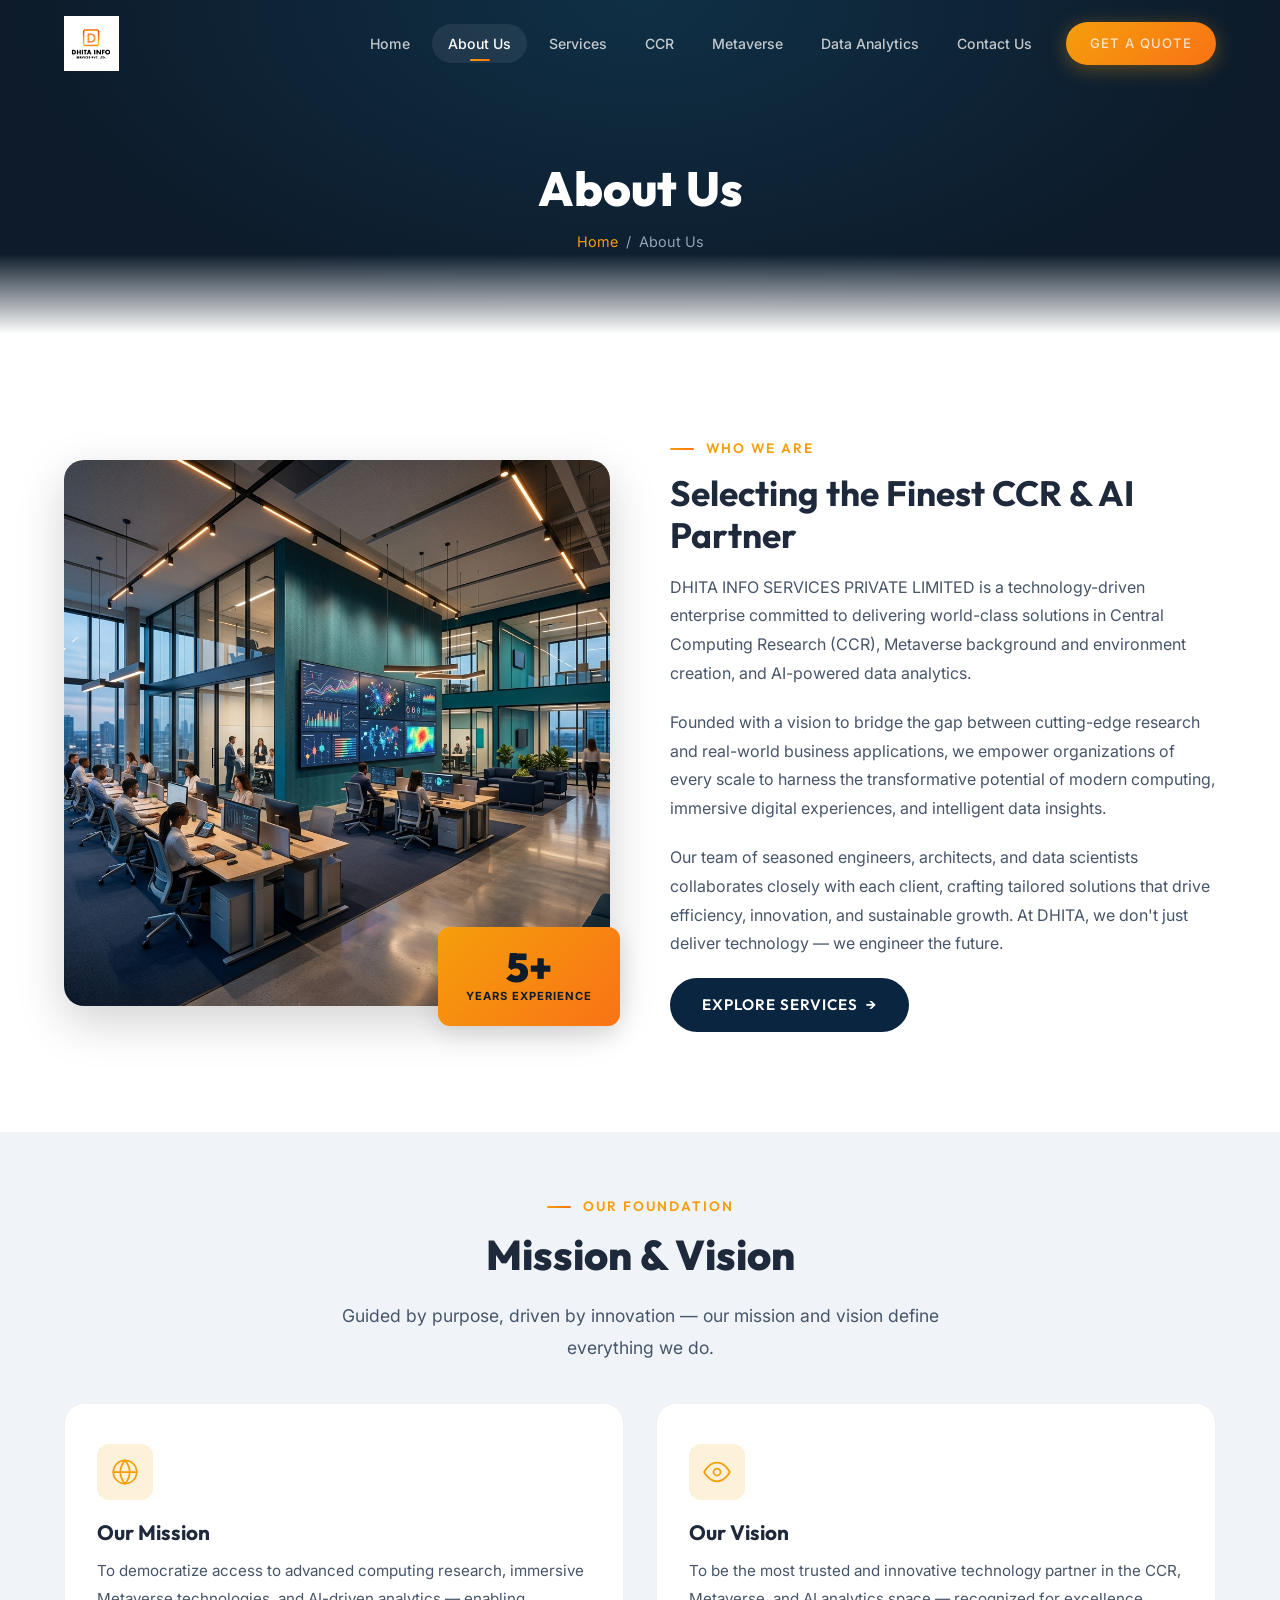
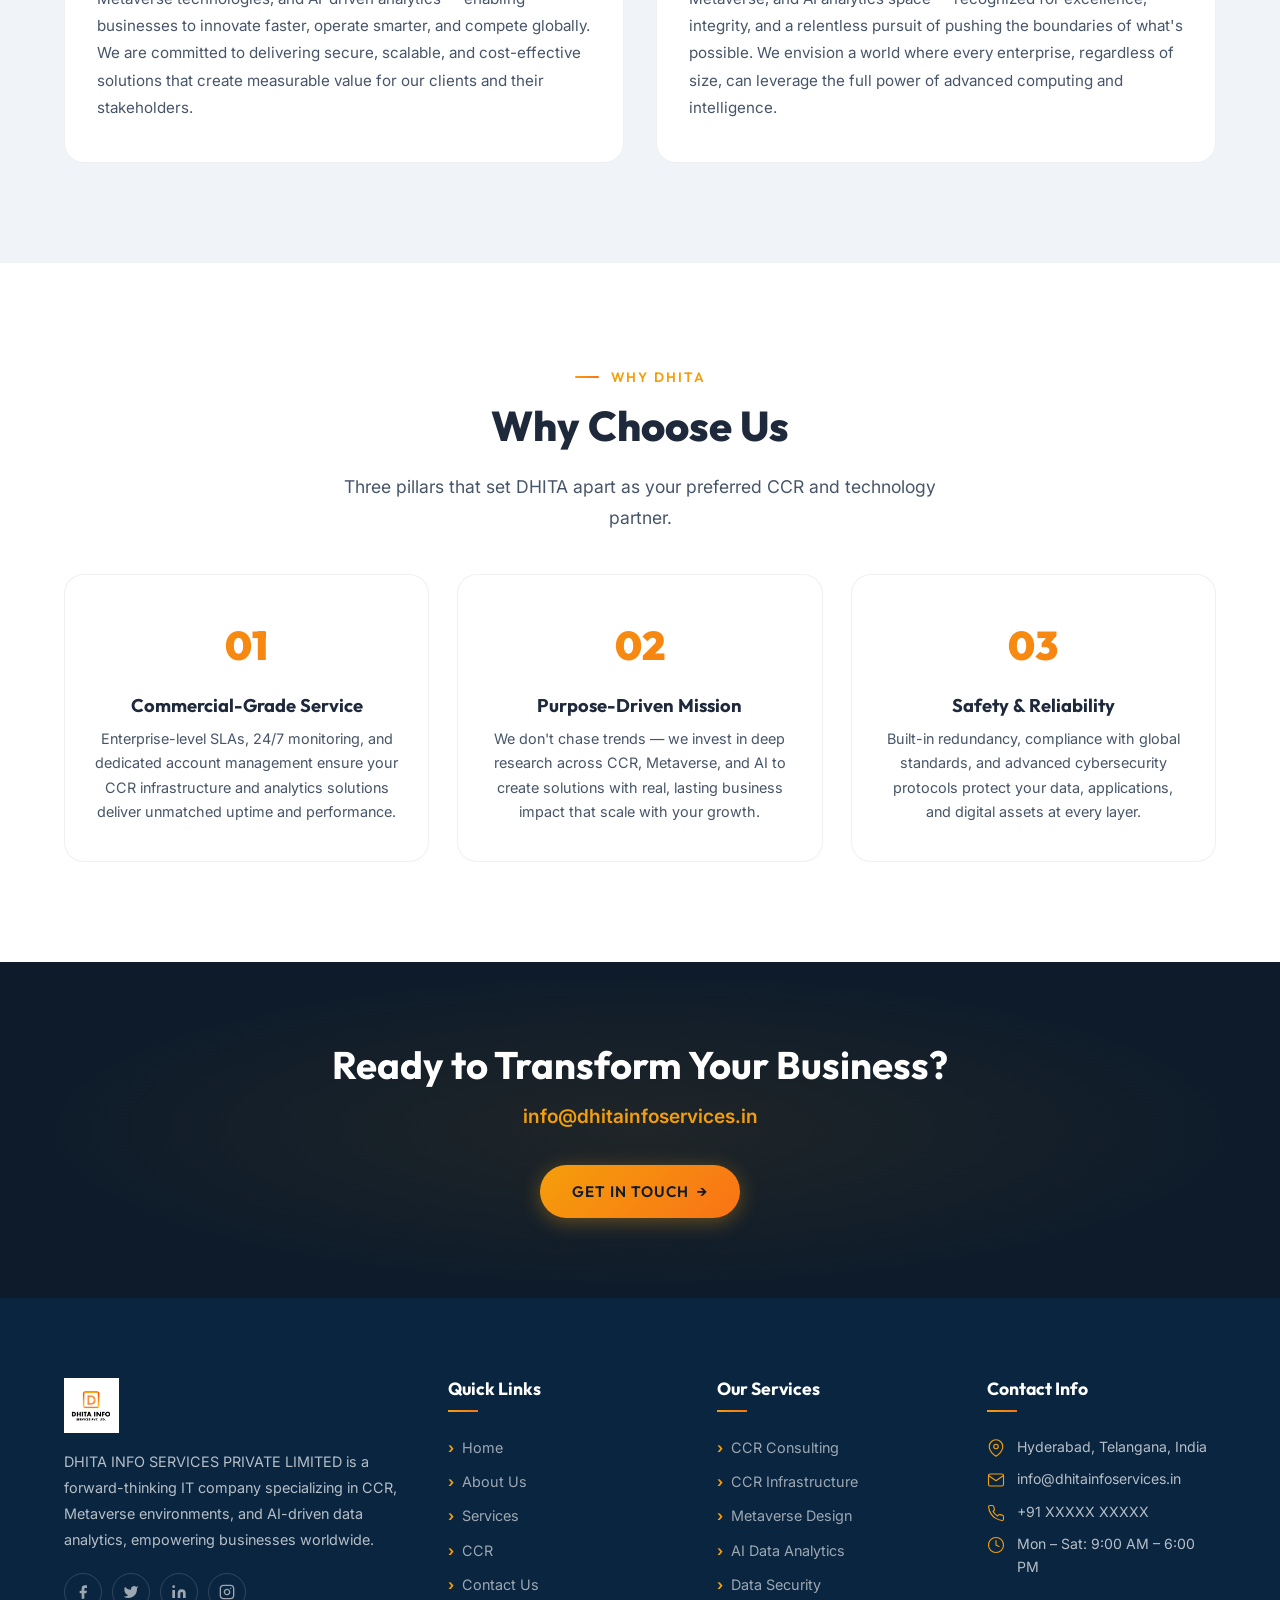
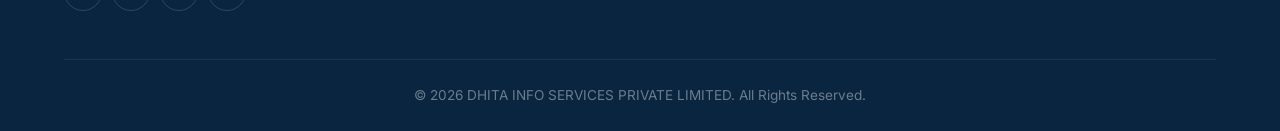
==== commit d0d892fd: "Second Commit" ====
--- a/about.html
+++ b/about.html
@@ -15,8 +15,7 @@
   <header class="header" id="header">
     <div class="container">
       <a href="index.html" class="logo">
-        <span class="logo-main">DHITA</span>
-        <span class="logo-tagline">Info Services</span>
+        <img src="assets/images/DHITA-LOGO.jpg" alt="DHITA INFO SERVICES Logo" class="logo-img">
       </a>
       <nav class="nav-menu" id="navMenu">
         <a href="index.html">Home</a>
@@ -141,8 +140,7 @@
       <div class="footer-grid">
         <div class="footer-col footer-about">
           <a href="index.html" class="logo">
-            <span class="logo-main">DHITA</span>
-            <span class="logo-tagline">Info Services</span>
+            <img src="assets/images/DHITA-LOGO.jpg" alt="DHITA INFO SERVICES Logo" class="logo-img">
           </a>
           <p>DHITA INFO SERVICES PRIVATE LIMITED is a forward-thinking IT company specializing in CCR, Metaverse environments, and AI-driven data analytics, empowering businesses worldwide.</p>
           <div class="footer-socials">
--- a/css/style.css
+++ b/css/style.css
@@ -274,29 +274,13 @@
 
 .logo {
   display: flex;
-  flex-direction: column;
-  line-height: 1;
-}
-
-.logo-main {
-  font-family: var(--font-heading);
-  font-weight: 900;
-  font-size: 1.8rem;
-  color: var(--text-white);
-  letter-spacing: 3px;
-  background: var(--accent-gradient);
-  -webkit-background-clip: text;
-  -webkit-text-fill-color: transparent;
-  background-clip: text;
-}
-
-.logo-tagline {
-  font-size: 0.55rem;
-  font-weight: 600;
-  letter-spacing: 4px;
-  text-transform: uppercase;
-  color: var(--text-muted);
-  margin-top: 2px;
+  align-items: center;
+}
+
+.logo-img {
+  height: 55px;
+  width: auto;
+  object-fit: contain;
 }
 
 .nav-menu {
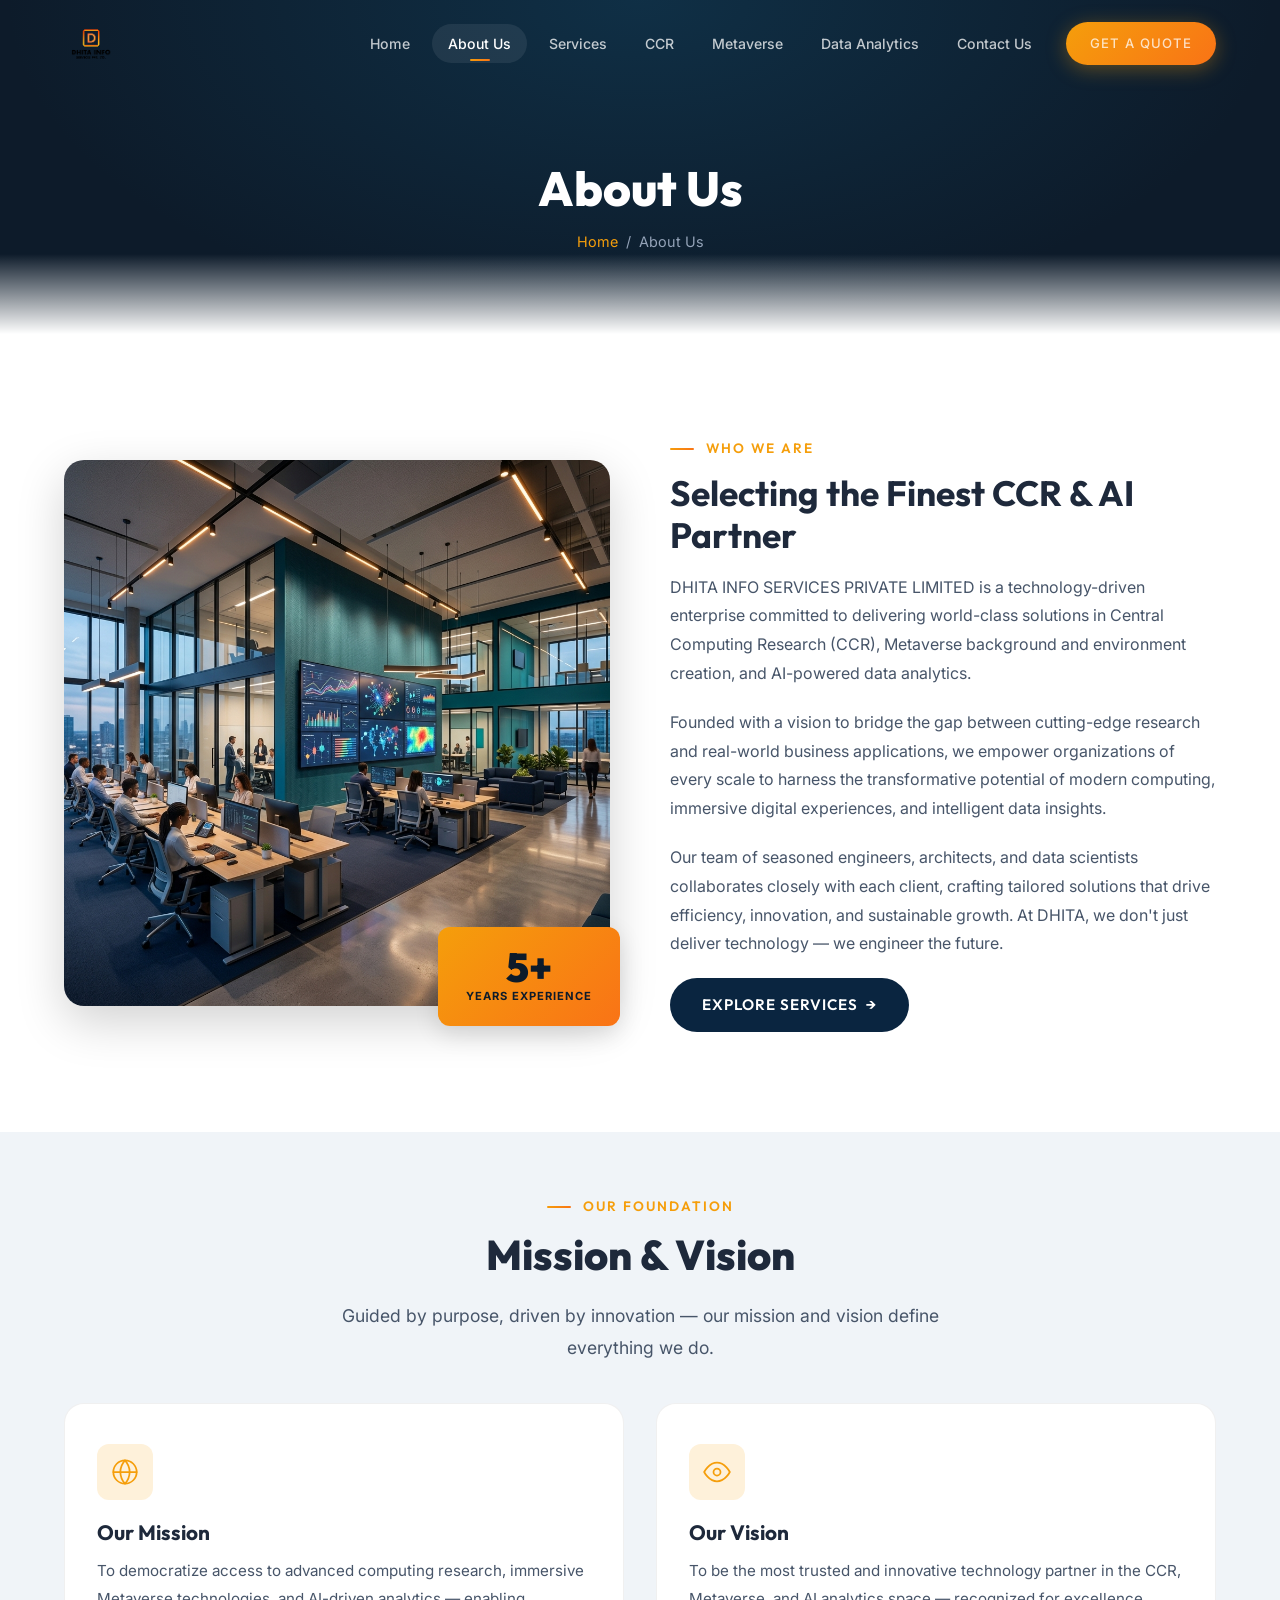
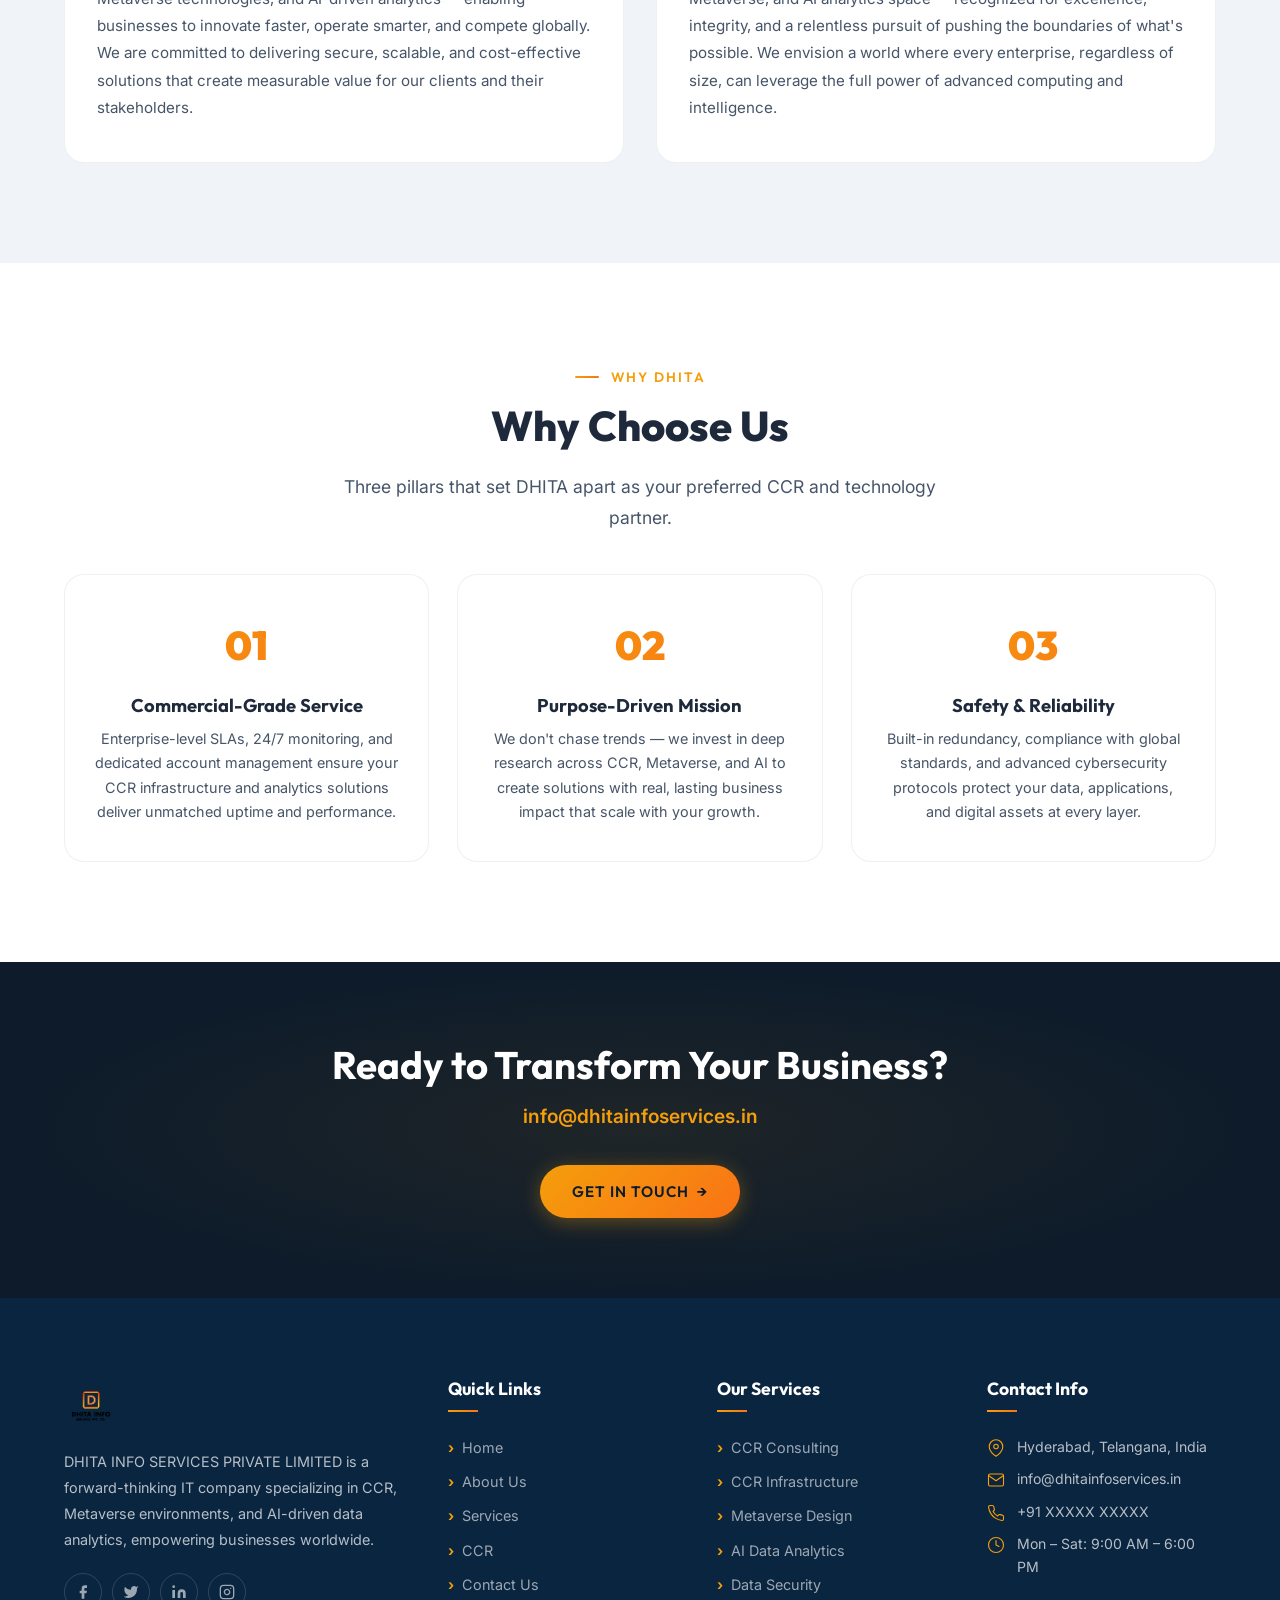
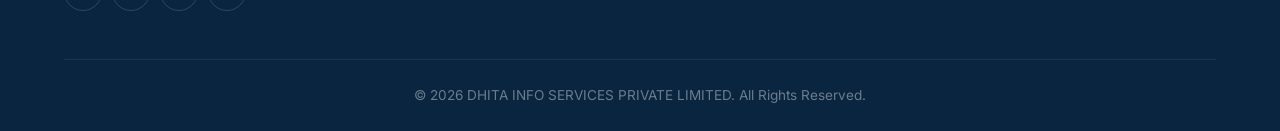
==== commit 56f3db8c: "Second Commit2" ====
--- a/about.html
+++ b/about.html
@@ -15,7 +15,7 @@
   <header class="header" id="header">
     <div class="container">
       <a href="index.html" class="logo">
-        <img src="assets/images/DHITA-LOGO.jpg" alt="DHITA INFO SERVICES Logo" class="logo-img">
+        <img src="assets/images/Dhitalogo.png" alt="DHITA INFO SERVICES Logo" class="logo-img">
       </a>
       <nav class="nav-menu" id="navMenu">
         <a href="index.html">Home</a>
@@ -140,7 +140,7 @@
       <div class="footer-grid">
         <div class="footer-col footer-about">
           <a href="index.html" class="logo">
-            <img src="assets/images/DHITA-LOGO.jpg" alt="DHITA INFO SERVICES Logo" class="logo-img">
+            <img src="assets/images/Dhitalogo.png" alt="DHITA INFO SERVICES Logo" class="logo-img">
           </a>
           <p>DHITA INFO SERVICES PRIVATE LIMITED is a forward-thinking IT company specializing in CCR, Metaverse environments, and AI-driven data analytics, empowering businesses worldwide.</p>
           <div class="footer-socials">
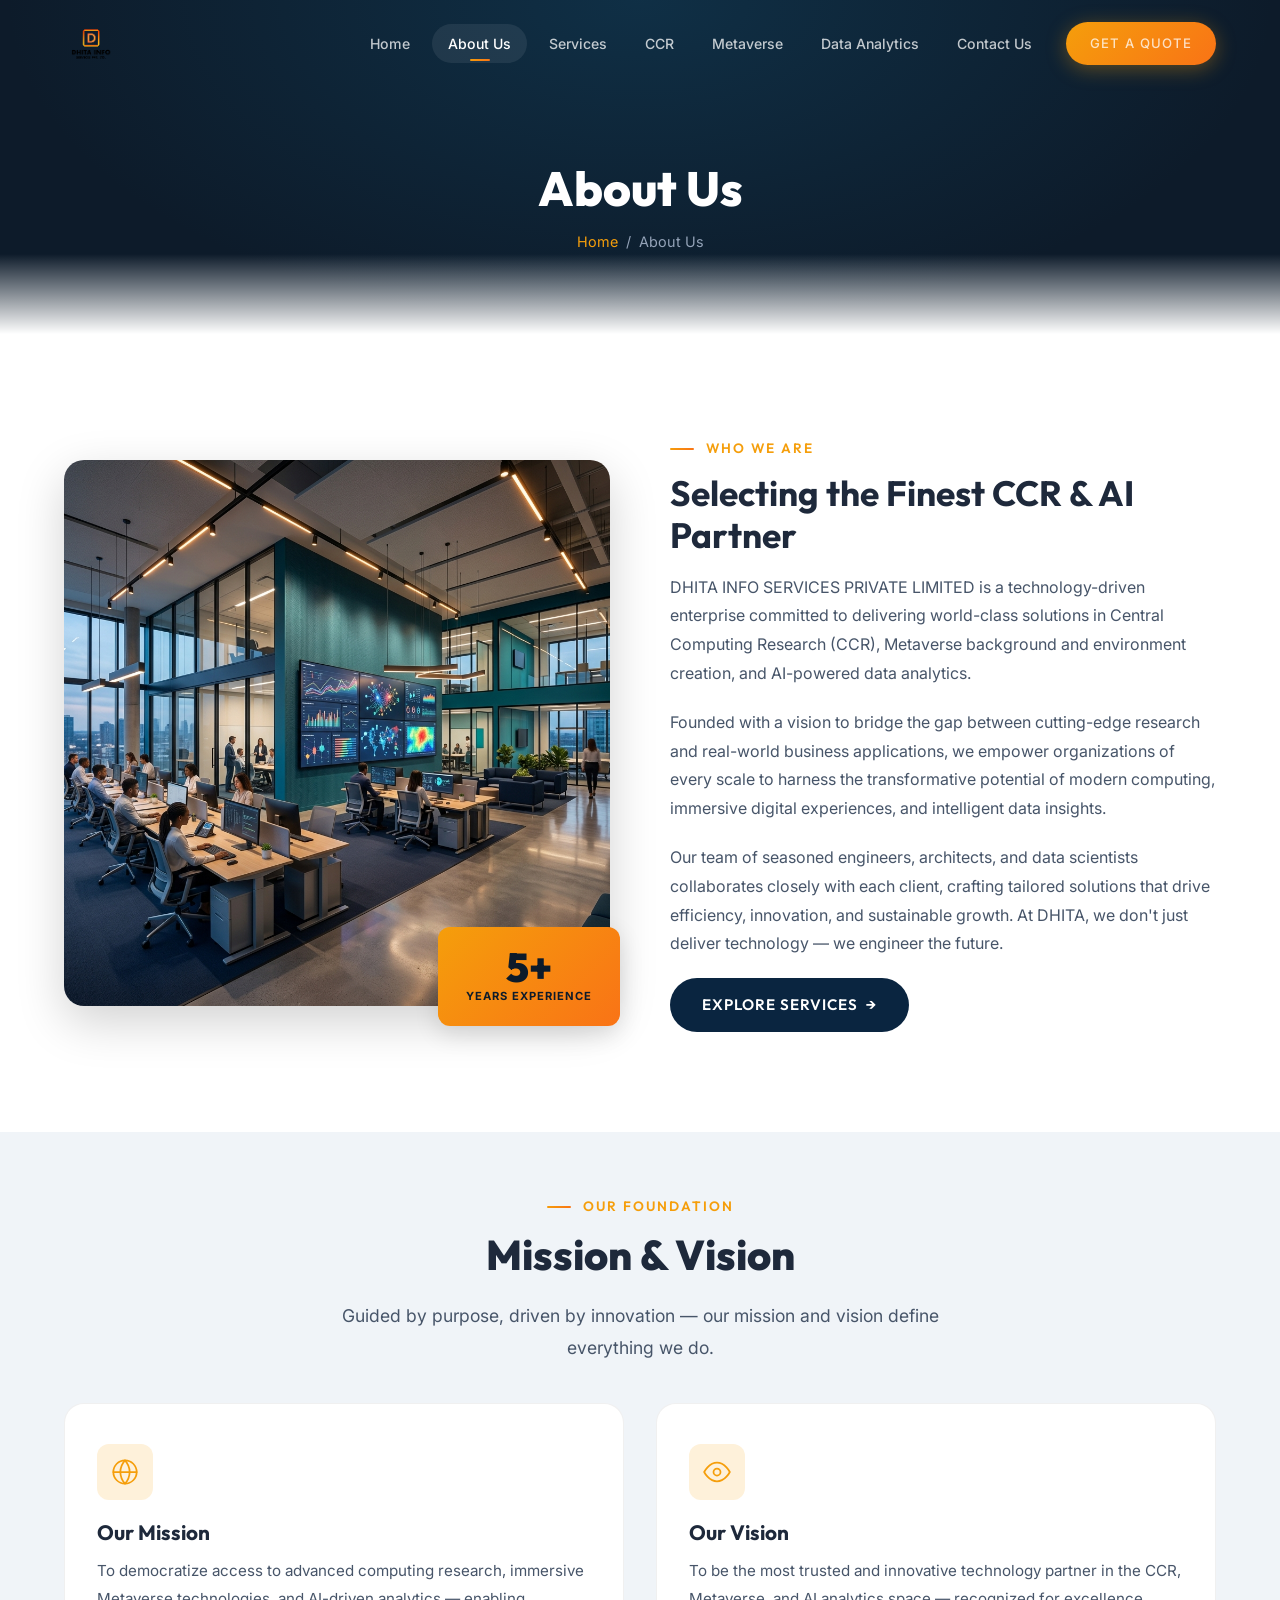
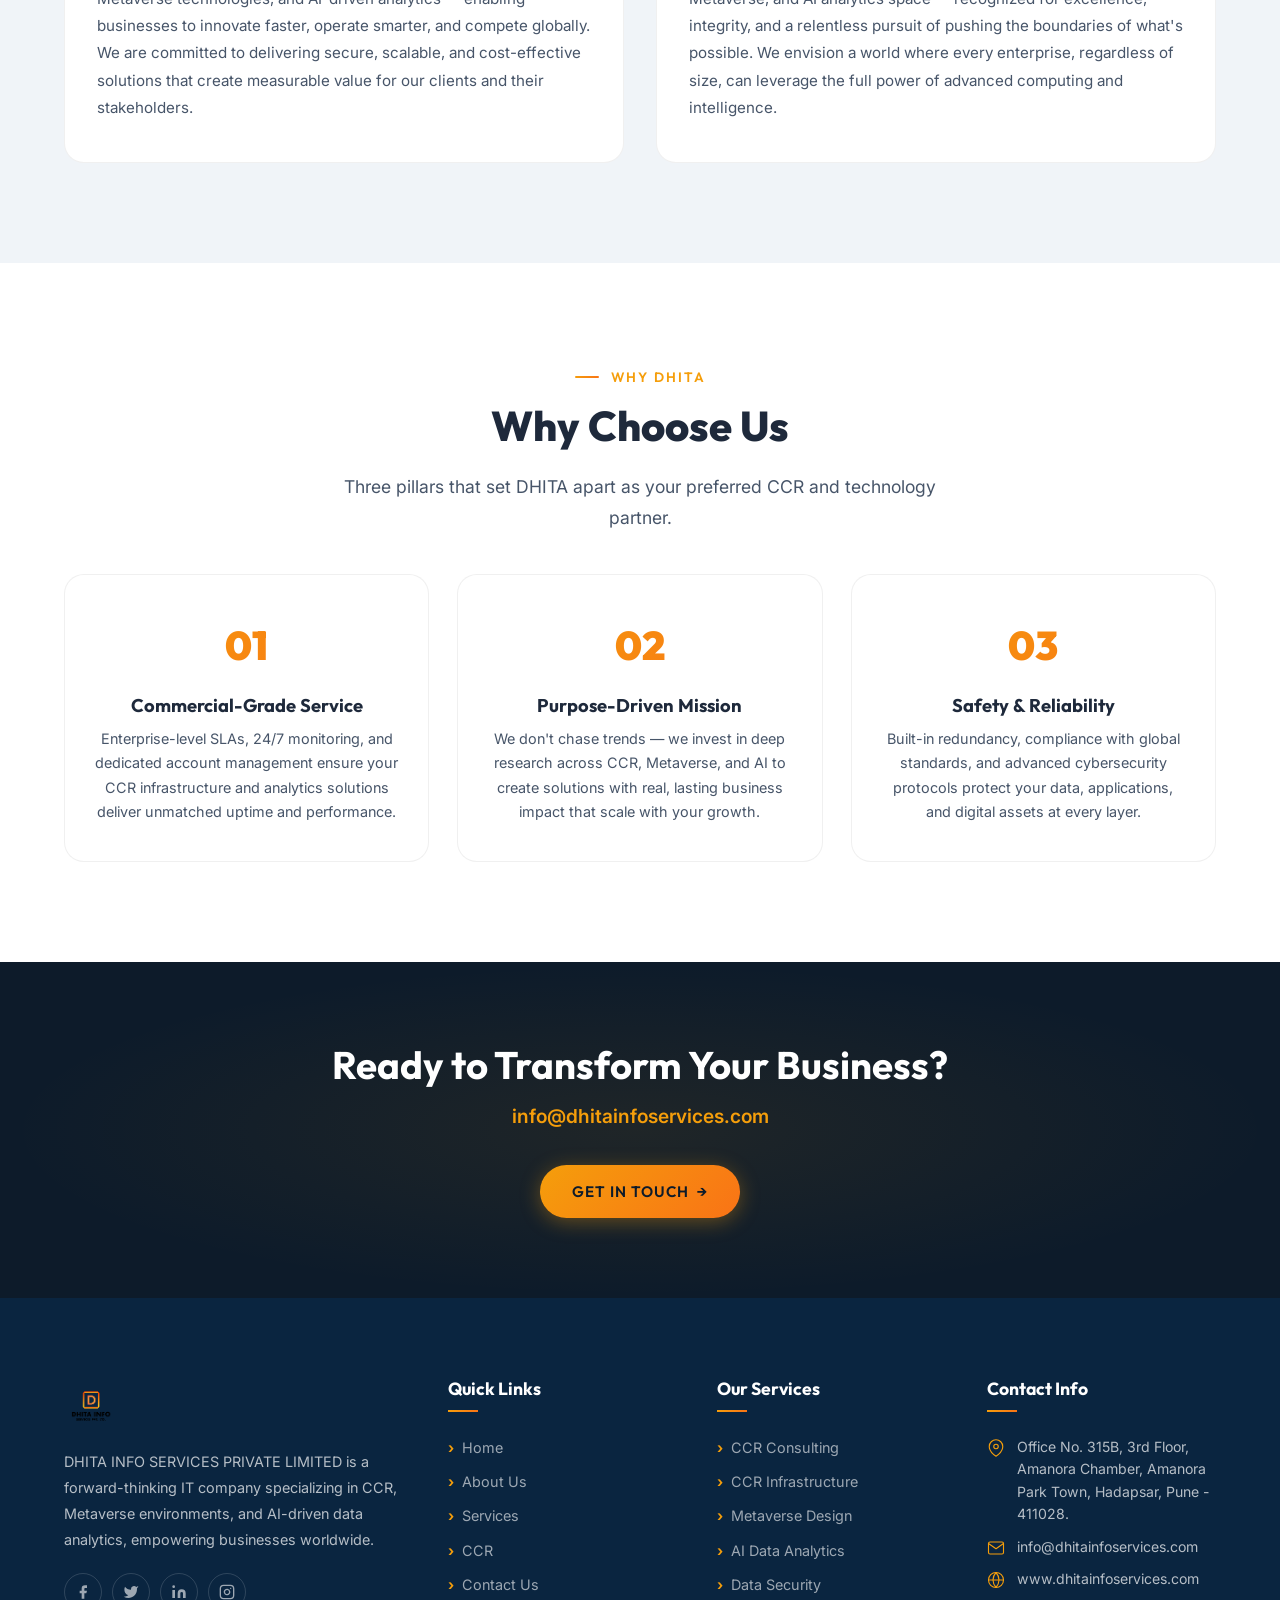
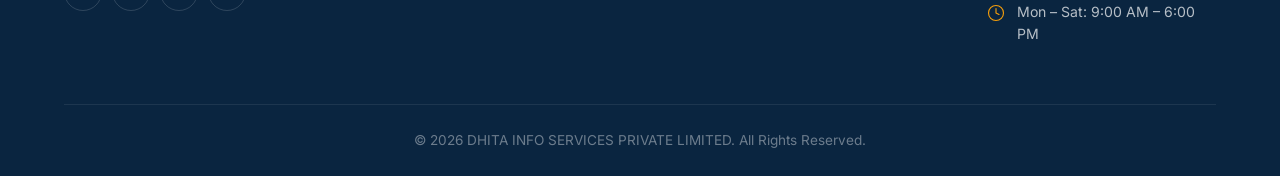
==== commit 91de52c0: "Second Commit3" ====
--- a/about.html
+++ b/about.html
@@ -129,7 +129,7 @@
   <section class="cta-banner">
     <div class="container">
       <h2 class="animate-on-scroll">Ready to Transform Your Business?</h2>
-      <span class="cta-email animate-on-scroll delay-1">info@dhitainfoservices.in</span>
+      <span class="cta-email animate-on-scroll delay-1">info@dhitainfoservices.com</span>
       <a href="contact.html" class="btn btn-primary animate-on-scroll delay-2">Get in Touch <span class="arrow">→</span></a>
     </div>
   </section>
@@ -175,15 +175,15 @@
           <ul class="footer-contact">
             <li>
               <svg viewBox="0 0 24 24" fill="none" stroke-width="1.5" stroke-linecap="round" stroke-linejoin="round"><path d="M21 10c0 7-9 13-9 13s-9-6-9-13a9 9 0 0118 0z"/><circle cx="12" cy="10" r="3"/></svg>
-              <span>Hyderabad, Telangana, India</span>
+              <span>Office No. 315B, 3rd Floor, Amanora Chamber, Amanora Park Town, Hadapsar, Pune - 411028.</span>
             </li>
             <li>
               <svg viewBox="0 0 24 24" fill="none" stroke-width="1.5" stroke-linecap="round" stroke-linejoin="round"><path d="M4 4h16c1.1 0 2 .9 2 2v12c0 1.1-.9 2-2 2H4c-1.1 0-2-.9-2-2V6c0-1.1.9-2 2-2z"/><polyline points="22,6 12,13 2,6"/></svg>
-              <span>info@dhitainfoservices.in</span>
-            </li>
-            <li>
-              <svg viewBox="0 0 24 24" fill="none" stroke-width="1.5" stroke-linecap="round" stroke-linejoin="round"><path d="M22 16.92v3a2 2 0 01-2.18 2 19.79 19.79 0 01-8.63-3.07 19.5 19.5 0 01-6-6 19.79 19.79 0 01-3.07-8.67A2 2 0 014.11 2h3a2 2 0 012 1.72c.127.96.361 1.903.7 2.81a2 2 0 01-.45 2.11L8.09 9.91a16 16 0 006 6l1.27-1.27a2 2 0 012.11-.45c.907.339 1.85.573 2.81.7A2 2 0 0122 16.92z"/></svg>
-              <span>+91 XXXXX XXXXX</span>
+              <span>info@dhitainfoservices.com</span>
+            </li>
+            <li>
+              <svg viewBox="0 0 24 24" fill="none" stroke-width="1.5" stroke-linecap="round" stroke-linejoin="round"><circle cx="12" cy="12" r="10"/><line x1="2" y1="12" x2="22" y2="12"/><path d="M12 2a15.3 15.3 0 0 1 4 10 15.3 15.3 0 0 1-4 10 15.3 15.3 0 0 1-4-10 15.3 15.3 0 0 1 4-10z"/></svg>
+              <span>www.dhitainfoservices.com</span>
             </li>
             <li>
               <svg viewBox="0 0 24 24" fill="none" stroke-width="1.5" stroke-linecap="round" stroke-linejoin="round"><circle cx="12" cy="12" r="10"/><polyline points="12 6 12 12 16 14"/></svg>
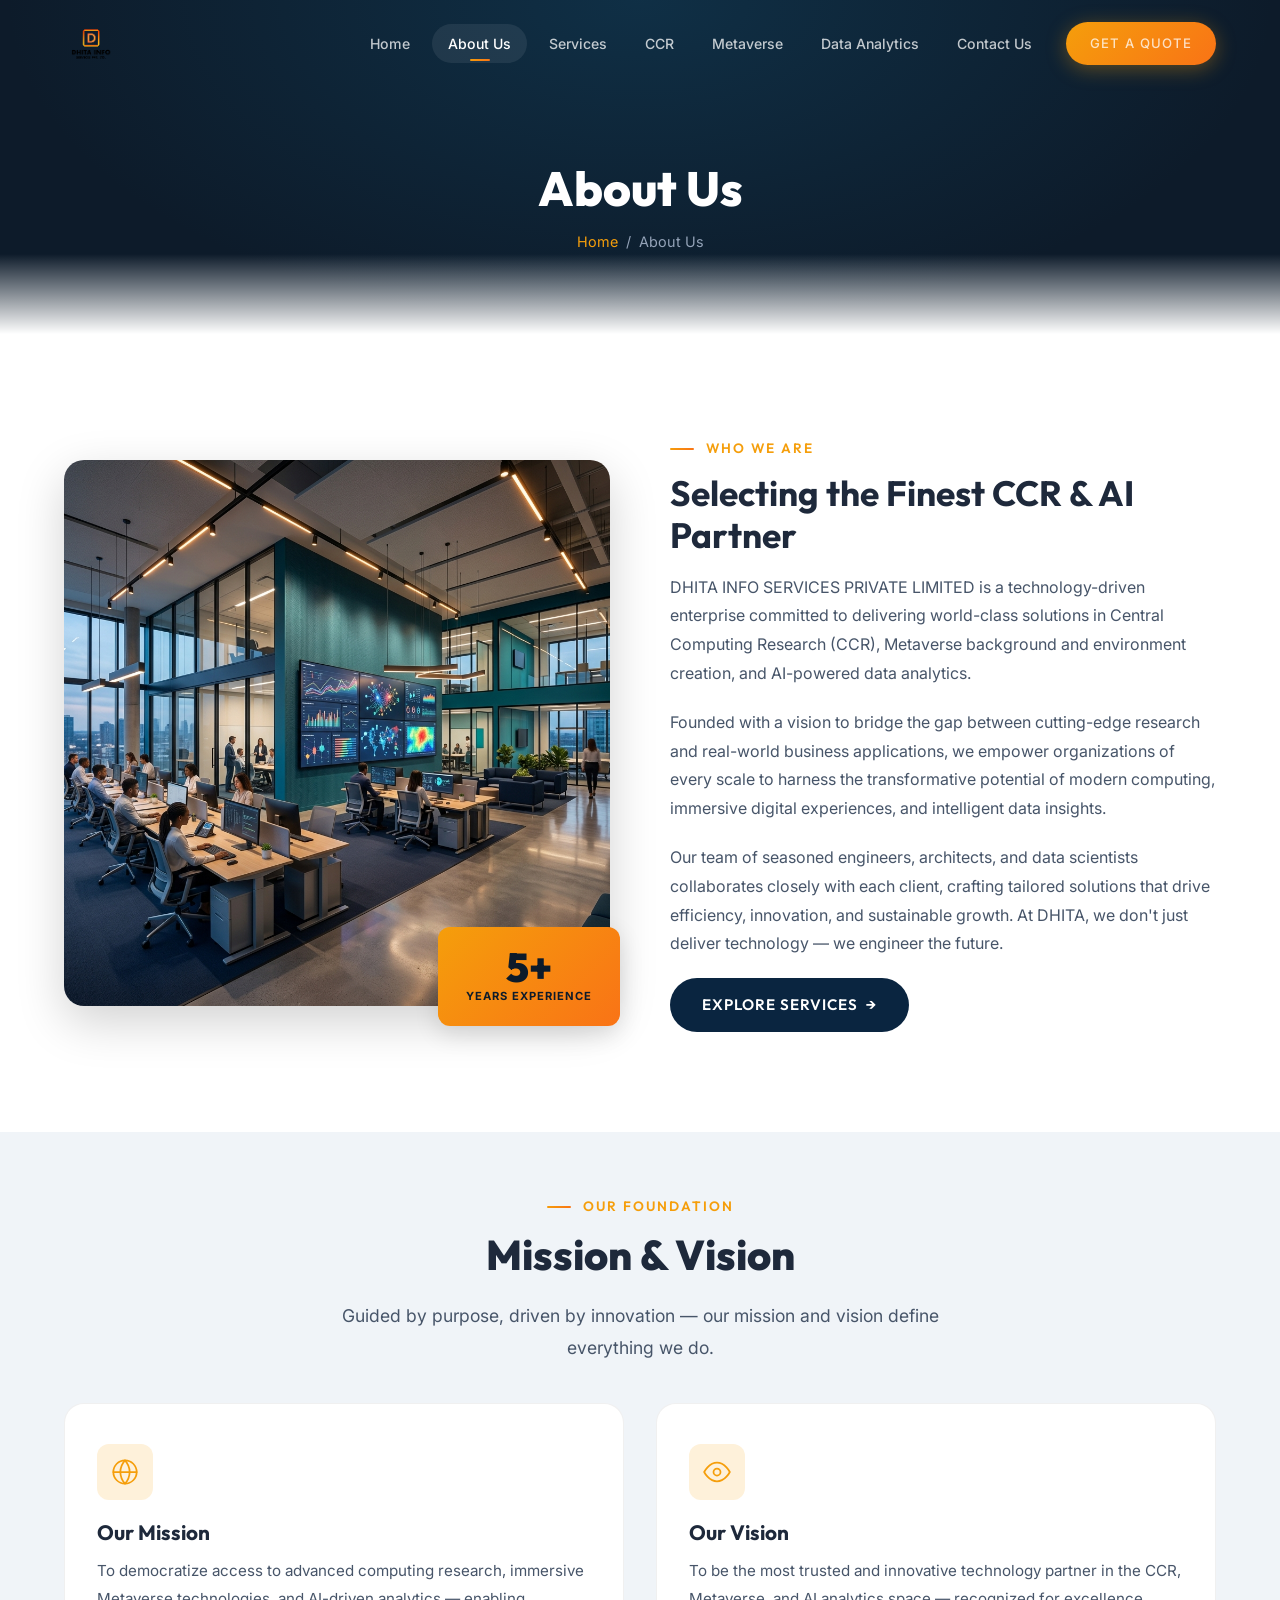
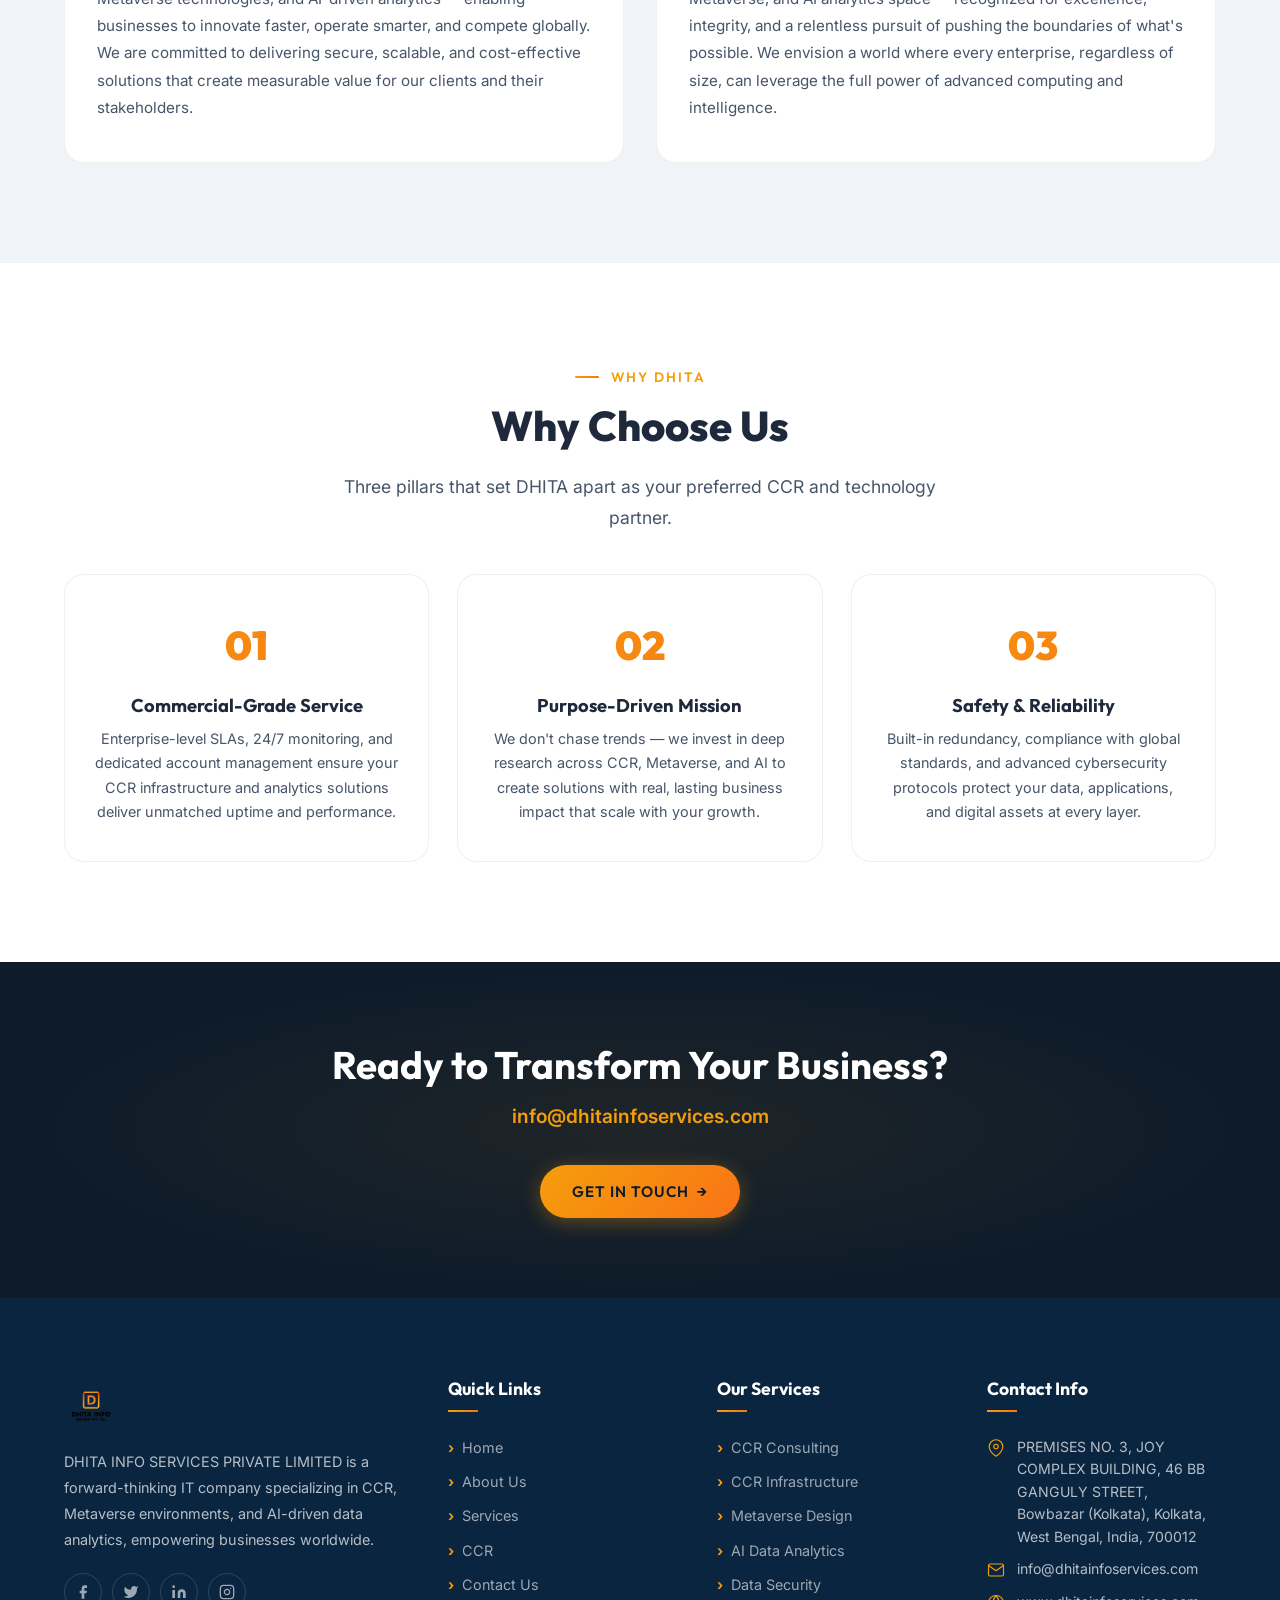
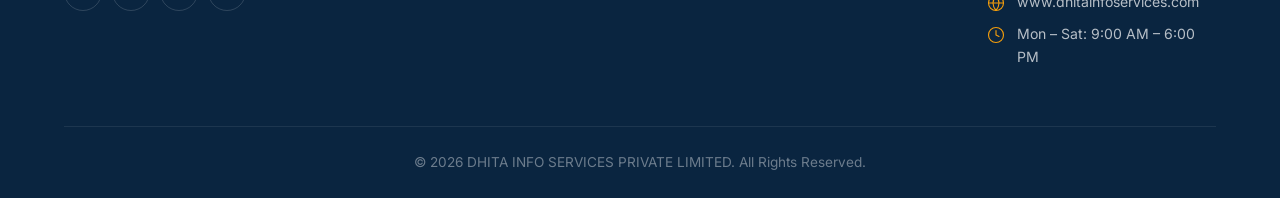
==== commit d9b0c689: "Address update" ====
--- a/about.html
+++ b/about.html
@@ -175,7 +175,7 @@
           <ul class="footer-contact">
             <li>
               <svg viewBox="0 0 24 24" fill="none" stroke-width="1.5" stroke-linecap="round" stroke-linejoin="round"><path d="M21 10c0 7-9 13-9 13s-9-6-9-13a9 9 0 0118 0z"/><circle cx="12" cy="10" r="3"/></svg>
-              <span>Office No. 315B, 3rd Floor, Amanora Chamber, Amanora Park Town, Hadapsar, Pune - 411028.</span>
+              <span>PREMISES NO. 3, JOY COMPLEX BUILDING, 46 BB GANGULY STREET, Bowbazar (Kolkata), Kolkata, West Bengal, India, 700012</span>
             </li>
             <li>
               <svg viewBox="0 0 24 24" fill="none" stroke-width="1.5" stroke-linecap="round" stroke-linejoin="round"><path d="M4 4h16c1.1 0 2 .9 2 2v12c0 1.1-.9 2-2 2H4c-1.1 0-2-.9-2-2V6c0-1.1.9-2 2-2z"/><polyline points="22,6 12,13 2,6"/></svg>
